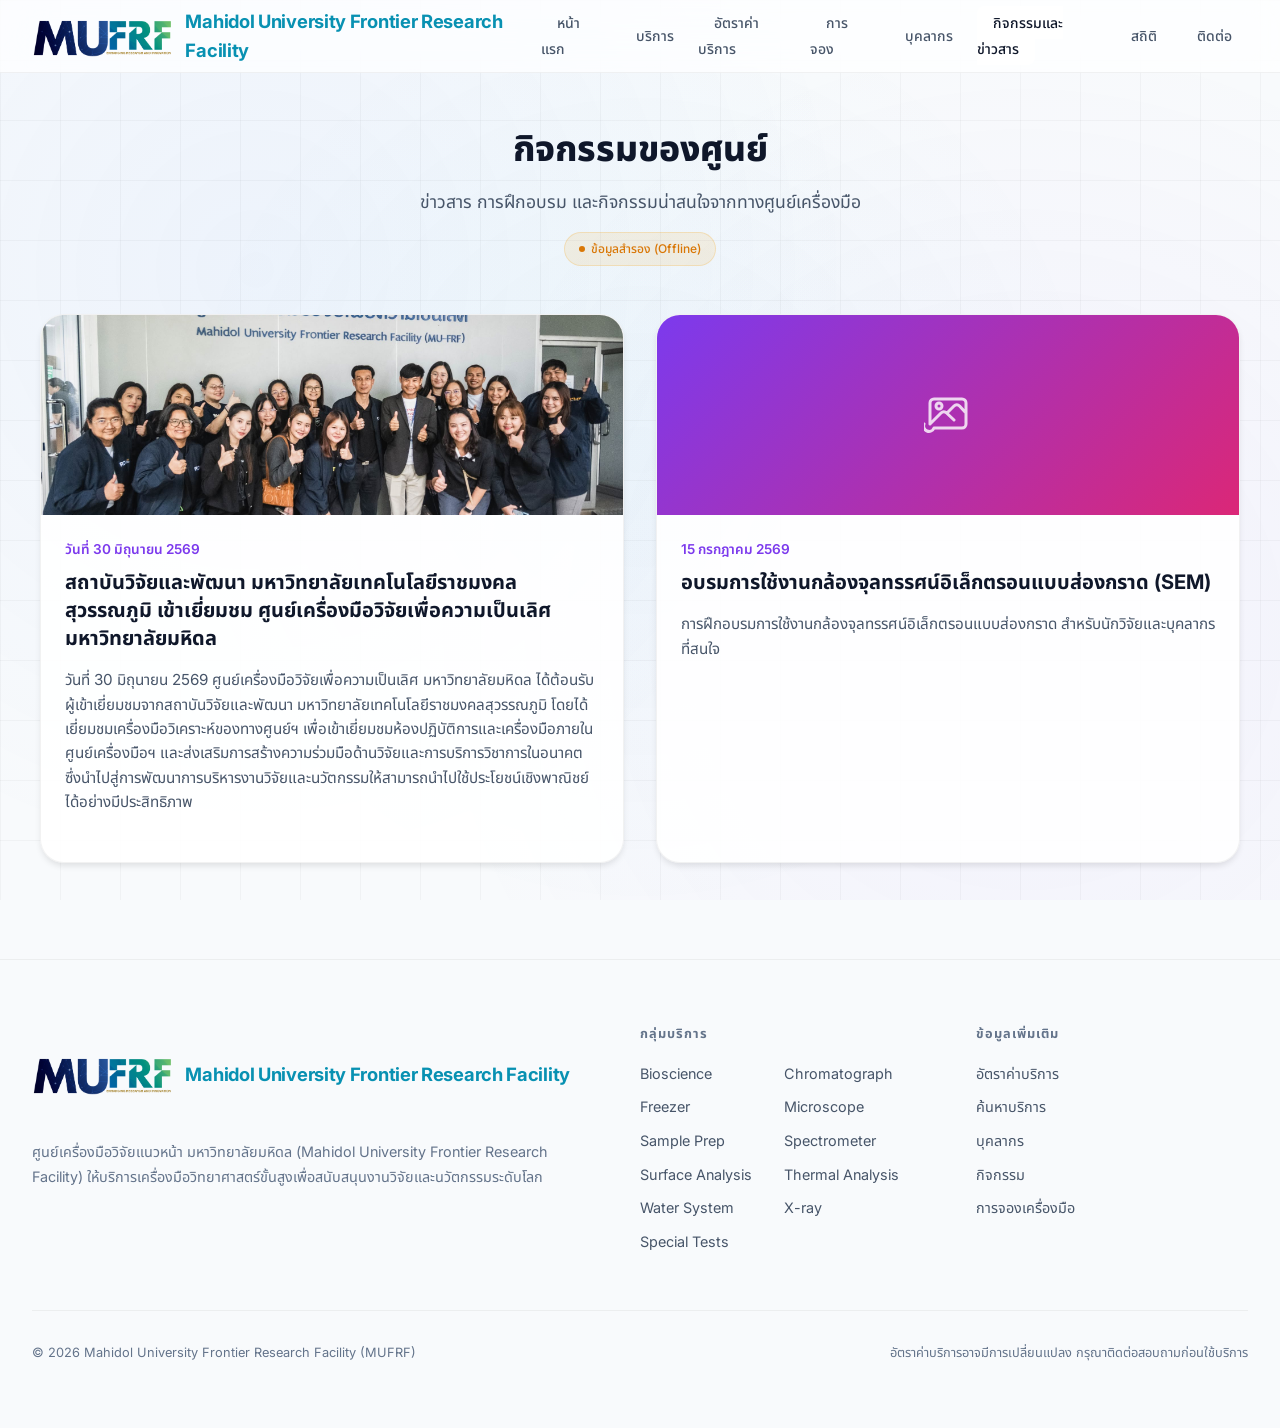
==== activities.html @ c1b280f6 "Add files via upload" ====
<!DOCTYPE html>
<html lang="th">

<head>
  <meta charset="UTF-8">
  <meta name="viewport" content="width=device-width, initial-scale=1.0">
  <title>MUFRF — Mahidol University Frontier Research Facility | Service Rates</title>
  <meta name="description"
    content="อัตราค่าบริการเครื่องมือวิทยาศาสตร์ ศูนย์เครื่องมือวิจัยแนวหน้า มหาวิทยาลัยมหิดล (MUFRF) สำหรับบุคลากรมหิดล หน่วยงานราชการ และภาคเอกชน">
  <link rel="preconnect" href="https://fonts.googleapis.com">
  <link rel="preconnect" href="https://fonts.gstatic.com" crossorigin>
  <link
    href="https://fonts.googleapis.com/css2?family=Inter:wght@300;400;500;600;700;800;900&family=Noto+Sans+Thai:wght@300;400;500;600;700;800&display=swap"
    rel="stylesheet">
  <style>
    /* ===== CSS RESET & VARIABLES ===== */
    *,
    *::before,
    *::after {
      box-sizing: border-box;
      margin: 0;
      padding: 0;
    }

    :root {
      --bg-primary: #f8fafc;
      --bg-secondary: #f1f5f9;
      --bg-card: rgba(255, 255, 255, 0.9);
      --bg-card-hover: rgba(255, 255, 255, 1);
      --glass: rgba(255, 255, 255, 0.7);
      --glass-border: rgba(0, 0, 0, 0.05);
      --glass-hover: rgba(255, 255, 255, 0.9);

      --text-primary: #0f172a;
      --text-secondary: #475569;
      --text-muted: #64748b;

      --accent-blue: #2563eb;
      --accent-cyan: #0891b2;
      --accent-purple: #7c3aed;
      --accent-pink: #db2777;
      --accent-amber: #d97706;
      --accent-emerald: #059669;
      --accent-rose: #e11d48;
      --accent-indigo: #4f46e5;
      --accent-teal: #0d9488;
      --accent-orange: #ea580c;
      --accent-lime: #65a30d;

      --gradient-hero: linear-gradient(135deg, #f0fdfa 0%, #e0e7ff 50%, #f8fafc 100%);
      --gradient-blue: linear-gradient(135deg, #2563eb, #0891b2);
      --gradient-purple: linear-gradient(135deg, #7c3aed, #db2777);

      --shadow-sm: 0 1px 2px rgba(0, 0, 0, 0.05);
      --shadow-md: 0 4px 6px -1px rgba(0, 0, 0, 0.1);
      --shadow-lg: 0 10px 15px -3px rgba(0, 0, 0, 0.1);
      --shadow-xl: 0 20px 25px -5px rgba(0, 0, 0, 0.1);
      --shadow-glow-blue: 0 0 30px rgba(37, 99, 235, 0.15);
      --shadow-glow-purple: 0 0 30px rgba(124, 58, 237, 0.15);

      --radius-sm: 8px;
      --radius-md: 12px;
      --radius-lg: 16px;
      --radius-xl: 24px;

      --font-sans: 'Inter', 'Noto Sans Thai', system-ui, sans-serif;
      --transition-fast: 0.2s cubic-bezier(0.4, 0, 0.2, 1);
      --transition-normal: 0.3s cubic-bezier(0.4, 0, 0.2, 1);
      --transition-slow: 0.5s cubic-bezier(0.4, 0, 0.2, 1);
    }

    html {
      scroll-behavior: smooth;
      font-size: 16px;
    }

    body {
      font-family: var(--font-sans);
      background: var(--bg-primary);
      color: var(--text-primary);
      line-height: 1.6;
      overflow-x: hidden;
      -webkit-font-smoothing: antialiased;
    }

    /* ===== ANIMATED BACKGROUND ===== */
    .bg-grid {
      position: fixed;
      inset: 0;
      z-index: 0;
      pointer-events: none;
      background-image:
        radial-gradient(circle at 20% 30%, rgba(59, 130, 246, 0.06) 0%, transparent 50%),
        radial-gradient(circle at 80% 70%, rgba(139, 92, 246, 0.06) 0%, transparent 50%),
        radial-gradient(circle at 50% 50%, rgba(6, 182, 212, 0.04) 0%, transparent 60%);
    }

    .bg-grid::after {
      content: '';
      position: absolute;
      inset: 0;
      background-image:
        linear-gradient(rgba(0, 0, 0, 0.03) 1px, transparent 1px),
        linear-gradient(90deg, rgba(0, 0, 0, 0.03) 1px, transparent 1px);
      background-size: 60px 60px;
    }

    /* ===== HEADER / NAVBAR ===== */
    .navbar {
      position: fixed;
      top: 0;
      left: 0;
      right: 0;
      z-index: 100;
      padding: 0 2rem;
      backdrop-filter: blur(20px) saturate(180%);
      background: rgba(255, 255, 255, 0.75);
      border-bottom: 1px solid var(--glass-border);
      transition: var(--transition-normal);
    }

    .navbar.scrolled {
      background: rgba(255, 255, 255, 0.95);
      box-shadow: var(--shadow-lg);
    }

    .navbar-inner {
      max-width: 1400px;
      margin: 0 auto;
      display: flex;
      align-items: center;
      justify-content: space-between;
      height: 72px;
    }

    .logo {
      display: flex;
      align-items: center;
      gap: 12px;
      text-decoration: none;
      color: var(--text-primary);
    }

    .logo-img {
      height: 100px;
      width: auto;
    }

    .logo-text {
      font-weight: 700;
      font-size: 1.15rem;
      letter-spacing: -0.3px;
    }

    .logo-text span {
      color: var(--accent-cyan);
    }

    .nav-links {
      display: flex;
      align-items: center;
      gap: 8px;
      list-style: none;
    }

    .nav-links a {
      color: var(--text-secondary);
      text-decoration: none;
      font-size: 0.875rem;
      font-weight: 500;
      padding: 8px 16px;
      border-radius: var(--radius-sm);
      transition: var(--transition-fast);
    }

    .nav-links a:hover,
    .nav-links a.active {
      color: var(--text-primary);
      background: var(--glass-hover);
    }

    .mobile-toggle {
      display: none;
      background: none;
      border: none;
      color: var(--text-primary);
      cursor: pointer;
      padding: 8px;
    }

    .mobile-toggle svg {
      width: 24px;
      height: 24px;
    }

    /* ===== HERO SECTION ===== */
    .hero {
      position: relative;
      min-height: 100vh;
      display: flex;
      align-items: center;
      justify-content: center;
      padding: 120px 2rem 80px;
      background: var(--gradient-hero);
      overflow: hidden;
    }

    .hero-orbs {
      position: absolute;
      inset: 0;
      pointer-events: none;
      overflow: hidden;
    }

    .hero-orb {
      position: absolute;
      border-radius: 50%;
      filter: blur(80px);
      opacity: 0.3;
      animation: orbFloat 20s ease-in-out infinite;
    }

    .hero-orb:nth-child(1) {
      width: 500px;
      height: 500px;
      background: var(--accent-blue);
      top: -10%;
      left: -5%;
      animation-delay: 0s;
    }

    .hero-orb:nth-child(2) {
      width: 400px;
      height: 400px;
      background: var(--accent-purple);
      bottom: -15%;
      right: -5%;
      animation-delay: -7s;
    }

    .hero-orb:nth-child(3) {
      width: 300px;
      height: 300px;
      background: var(--accent-cyan);
      top: 40%;
      left: 50%;
      animation-delay: -14s;
    }

    @keyframes orbFloat {

      0%,
      100% {
        transform: translate(0, 0) scale(1);
      }

      33% {
        transform: translate(30px, -40px) scale(1.05);
      }

      66% {
        transform: translate(-20px, 20px) scale(0.95);
      }
    }

    .hero-content {
      position: relative;
      z-index: 2;
      text-align: center;
      max-width: 900px;
    }

    .hero-badge {
      display: inline-flex;
      align-items: center;
      gap: 8px;
      background: rgba(59, 130, 246, 0.12);
      border: 1px solid rgba(59, 130, 246, 0.2);
      color: var(--accent-cyan);
      padding: 8px 20px;
      border-radius: 999px;
      font-size: 0.8rem;
      font-weight: 600;
      letter-spacing: 0.5px;
      text-transform: uppercase;
      margin-bottom: 2rem;
      animation: fadeInUp 0.6s ease-out;
    }

    .hero-badge::before {
      content: '';
      width: 8px;
      height: 8px;
      border-radius: 50%;
      background: var(--accent-cyan);
      animation: pulse-dot 2s ease-in-out infinite;
    }

    @keyframes pulse-dot {

      0%,
      100% {
        opacity: 1;
        transform: scale(1);
      }

      50% {
        opacity: 0.5;
        transform: scale(1.3);
      }
    }

    .hero h1 {
      font-weight: 800;
      line-height: 1.1;
      letter-spacing: -1.5px;
      margin-bottom: 1.5rem;
      animation: fadeInUp 0.6s ease-out 0.1s both;
    }

    .hero h1 .hero-title-line {
      display: block;
      white-space: nowrap;
      font-size: clamp(1.6rem, 5.2vw, 3.6rem);
    }

    .hero h1 .gradient-text {
      display: block;
      font-size: clamp(2.5rem, 6vw, 4.5rem);
      background: var(--gradient-blue);
      -webkit-background-clip: text;
      -webkit-text-fill-color: transparent;
      background-clip: text;
    }

    .hero p {
      font-size: clamp(1rem, 2vw, 1.25rem);
      color: var(--text-secondary);
      max-width: 600px;
      margin: 0 auto 2.5rem;
      line-height: 1.7;
      animation: fadeInUp 0.6s ease-out 0.2s both;
    }

    .hero-stats {
      display: flex;
      justify-content: center;
      gap: 3rem;
      animation: fadeInUp 0.6s ease-out 0.3s both;
    }

    .hero-stat {
      text-align: center;
    }

    .hero-stat-value {
      font-size: 2.5rem;
      font-weight: 800;
      background: var(--gradient-blue);
      -webkit-background-clip: text;
      -webkit-text-fill-color: transparent;
      background-clip: text;
    }

    .hero-stat-label {
      font-size: 0.8rem;
      color: var(--text-muted);
      text-transform: uppercase;
      letter-spacing: 1px;
      font-weight: 500;
    }

    .hero-cta {
      display: flex;
      gap: 1rem;
      justify-content: center;
      margin-top: 2.5rem;
      animation: fadeInUp 0.6s ease-out 0.4s both;
    }

    .btn {
      display: inline-flex;
      align-items: center;
      gap: 8px;
      padding: 14px 28px;
      border-radius: var(--radius-md);
      font-family: var(--font-sans);
      font-size: 0.95rem;
      font-weight: 600;
      text-decoration: none;
      border: none;
      cursor: pointer;
      transition: var(--transition-normal);
    }

    .btn-primary {
      background: var(--gradient-blue);
      color: #fff;
      box-shadow: 0 4px 15px rgba(59, 130, 246, 0.3);
    }

    .btn-primary:hover {
      transform: translateY(-2px);
      box-shadow: 0 8px 25px rgba(59, 130, 246, 0.4);
    }

    .btn-ghost {
      background: var(--glass);
      color: var(--text-primary);
      border: 1px solid var(--glass-border);
    }

    .btn-ghost:hover {
      background: var(--glass-hover);
      border-color: rgba(255, 255, 255, 0.15);
      transform: translateY(-2px);
    }

    @keyframes fadeInUp {
      from {
        opacity: 0;
        transform: translateY(30px);
      }

      to {
        opacity: 1;
        transform: translateY(0);
      }
    }

    /* ===== PRICING TYPE BADGES ===== */
    .pricing-legend {
      max-width: 1400px;
      margin: 0 auto 3rem;
      padding: 0 2rem;
    }

    .pricing-legend-inner {
      display: flex;
      align-items: center;
      justify-content: center;
      gap: 2rem;
      flex-wrap: wrap;
      padding: 1.25rem 2rem;
      background: var(--glass);
      border: 1px solid var(--glass-border);
      border-radius: var(--radius-lg);
      backdrop-filter: blur(10px);
    }

    .legend-item {
      display: flex;
      align-items: center;
      gap: 8px;
      font-size: 0.875rem;
      color: var(--text-secondary);
    }

    .legend-dot {
      width: 12px;
      height: 12px;
      border-radius: 50%;
    }

    .legend-dot.mahidol {
      background: var(--accent-emerald);
    }

    .legend-dot.gov {
      background: var(--accent-blue);
    }

    .legend-dot.private {
      background: var(--accent-purple);
    }

    /* ===== SECTION BASE ===== */
    .section {
      position: relative;
      z-index: 1;
      padding: 5rem 2rem;
    }

    .section-header {
      text-align: center;
      max-width: 700px;
      margin: 0 auto 3.5rem;
    }

    .section-header h2 {
      font-size: clamp(1.8rem, 4vw, 2.8rem);
      font-weight: 800;
      letter-spacing: -1px;
      margin-bottom: 1rem;
    }

    .section-header p {
      color: var(--text-secondary);
      font-size: 1.05rem;
      line-height: 1.7;
    }

    /* ===== CATEGORY NAVIGATION / FILTER ===== */
    .category-nav {
      max-width: 1400px;
      margin: 0 auto 3rem;
      padding: 0 2rem;
    }

    .category-pills {
      display: flex;
      flex-wrap: wrap;
      gap: 10px;
      justify-content: center;
    }

    .category-pill {
      display: inline-flex;
      align-items: center;
      gap: 8px;
      padding: 10px 20px;
      border-radius: 999px;
      background: var(--glass);
      border: 1px solid var(--glass-border);
      color: var(--text-secondary);
      font-size: 0.85rem;
      font-weight: 500;
      cursor: pointer;
      transition: var(--transition-normal);
      font-family: var(--font-sans);
    }

    .category-pill:hover {
      background: var(--glass-hover);
      color: var(--text-primary);
      border-color: rgba(255, 255, 255, 0.15);
      transform: translateY(-1px);
    }

    .category-pill.active {
      background: rgba(59, 130, 246, 0.15);
      border-color: rgba(59, 130, 246, 0.3);
      color: var(--accent-blue);
    }

    .category-pill .pill-icon {
      font-size: 1.1rem;
    }

    .category-pill .pill-count {
      background: rgba(255, 255, 255, 0.08);
      padding: 2px 8px;
      border-radius: 999px;
      font-size: 0.75rem;
      font-weight: 600;
    }

    .category-pill.active .pill-count {
      background: rgba(59, 130, 246, 0.2);
    }

    /* ===== SEARCH BAR ===== */
    .search-wrapper {
      max-width: 600px;
      margin: 0 auto 2rem;
      padding: 0 2rem;
    }

    .search-box {
      position: relative;
    }

    .search-box input {
      width: 100%;
      padding: 14px 20px 14px 50px;
      border-radius: var(--radius-lg);
      background: var(--glass);
      border: 1px solid var(--glass-border);
      color: var(--text-primary);
      font-family: var(--font-sans);
      font-size: 0.95rem;
      outline: none;
      transition: var(--transition-normal);
    }

    .search-box input::placeholder {
      color: var(--text-muted);
    }

    .search-box input:focus {
      border-color: rgba(59, 130, 246, 0.4);
      box-shadow: 0 0 0 3px rgba(59, 130, 246, 0.1);
      background: rgba(17, 24, 39, 0.8);
    }

    .search-box svg {
      position: absolute;
      left: 16px;
      top: 50%;
      transform: translateY(-50%);
      width: 20px;
      height: 20px;
      color: var(--text-muted);
    }

    /* ===== INSTRUMENT GROUP CARDS ===== */
    .groups-grid {
      max-width: 1400px;
      margin: 0 auto;
      padding: 0 2rem;
      display: grid;
      gap: 2rem;
    }

    .group-card {
      background: var(--bg-card);
      border: 1px solid var(--glass-border);
      border-radius: var(--radius-xl);
      overflow: hidden;
      backdrop-filter: blur(10px);
      transition: var(--transition-normal);
      animation: fadeInUp 0.5s ease-out both;
    }

    .group-card:hover {
      border-color: rgba(255, 255, 255, 0.12);
      box-shadow: var(--shadow-xl);
    }

    .group-header {
      display: flex;
      align-items: center;
      justify-content: space-between;
      padding: 1.5rem 2rem;
      cursor: pointer;
      transition: var(--transition-fast);
      user-select: none;
    }

    .group-header:hover {
      background: var(--glass-hover);
    }

    .group-header-left {
      display: flex;
      align-items: center;
      gap: 1rem;
    }

    .group-icon {
      width: 48px;
      height: 48px;
      border-radius: var(--radius-md);
      display: flex;
      align-items: center;
      justify-content: center;
      font-size: 1.5rem;
      flex-shrink: 0;
    }

    .group-title {
      font-size: 1.2rem;
      font-weight: 700;
      letter-spacing: -0.3px;
    }

    .group-subtitle {
      font-size: 0.8rem;
      color: var(--text-muted);
      margin-top: 2px;
    }

    .group-toggle {
      width: 36px;
      height: 36px;
      border-radius: 50%;
      background: var(--glass);
      border: 1px solid var(--glass-border);
      display: flex;
      align-items: center;
      justify-content: center;
      transition: var(--transition-normal);
      flex-shrink: 0;
    }

    .group-toggle svg {
      width: 18px;
      height: 18px;
      color: var(--text-muted);
      transition: var(--transition-normal);
    }

    .group-card.open .group-toggle svg {
      transform: rotate(180deg);
    }

    .group-card.open .group-toggle {
      background: rgba(59, 130, 246, 0.15);
      border-color: rgba(59, 130, 246, 0.3);
    }

    .group-card.open .group-toggle svg {
      color: var(--accent-blue);
    }

    .group-body {
      max-height: 0;
      overflow: hidden;
      transition: max-height 0.5s cubic-bezier(0.4, 0, 0.2, 1);
    }

    .group-card.open .group-body {
      max-height: 10000px;
    }

    .group-body-inner {
      padding: 0 2rem 2rem;
    }

    /* ===== INSTRUMENT TABLE ===== */
    .instrument-section {
      margin-bottom: 1.5rem;
    }

    .instrument-content {
      display: flex;
      align-items: flex-start;
      gap: 1.5rem;
    }

    .instrument-section:last-child {
      margin-bottom: 0;
    }

    .instrument-name {
      font-size: 0.95rem;
      font-weight: 600;
      color: var(--text-primary);
      padding: 10px 16px;
      background: rgba(255, 255, 255, 0.03);
      border-radius: var(--radius-sm) var(--radius-sm) 0 0;
      border-bottom: 1px solid var(--glass-border);
      display: flex;
      align-items: center;
      gap: 8px;
    }

    .instrument-name::before {
      content: '';
      width: 4px;
      height: 18px;
      border-radius: 2px;
    }

    .service-table {
      width: 100%;
      border-collapse: collapse;
      font-size: 0.85rem;
    }

    .service-table thead th {
      padding: 10px 12px;
      text-align: left;
      font-weight: 600;
      font-size: 0.75rem;
      text-transform: uppercase;
      letter-spacing: 0.8px;
      color: var(--text-muted);
      background: rgba(255, 255, 255, 0.02);
      border-bottom: 1px solid var(--glass-border);
    }

    .service-table thead th:nth-child(n+4) {
      text-align: right;
    }

    .service-table tbody tr {
      transition: var(--transition-fast);
    }

    .service-table tbody tr:hover {
      background: rgba(255, 255, 255, 0.03);
    }

    .service-table tbody td {
      padding: 10px 12px;
      border-bottom: 1px solid rgba(255, 255, 255, 0.03);
      color: var(--text-secondary);
      vertical-align: top;
    }

    .service-table tbody td:nth-child(n+4) {
      text-align: right;
      font-variant-numeric: tabular-nums;
      font-weight: 500;
    }

    .service-table .code-cell {
      font-family: 'SF Mono', 'Fira Code', monospace;
      font-size: 0.78rem;
      color: var(--text-muted);
      white-space: nowrap;
    }

    .service-table .unit-cell {
      white-space: nowrap;
      font-size: 0.78rem;
    }

    .unit-badge {
      display: inline-flex;
      align-items: center;
      padding: 3px 10px;
      border-radius: 999px;
      font-size: 0.72rem;
      font-weight: 600;
      text-transform: uppercase;
      letter-spacing: 0.5px;
      background: rgba(6, 182, 212, 0.1);
      color: var(--accent-cyan);
      border: 1px solid rgba(6, 182, 212, 0.15);
    }

    .unit-badge.unit-sample {
      background: rgba(245, 158, 11, 0.1);
      color: var(--accent-amber);
      border-color: rgba(245, 158, 11, 0.15);
    }

    .unit-badge.unit-run {
      background: rgba(236, 72, 153, 0.1);
      color: var(--accent-pink);
      border-color: rgba(236, 72, 153, 0.15);
    }

    .unit-badge.unit-day {
      background: rgba(99, 102, 241, 0.1);
      color: var(--accent-indigo);
      border-color: rgba(99, 102, 241, 0.15);
    }

    .unit-badge.unit-gallon {
      background: rgba(16, 185, 129, 0.1);
      color: var(--accent-emerald);
      border-color: rgba(16, 185, 129, 0.15);
    }

    .price-mahidol {
      color: var(--accent-emerald) !important;
    }

    .price-gov {
      color: var(--accent-blue) !important;
    }

    .price-private {
      color: var(--accent-purple) !important;
    }

    .service-table .mode-cell {
      max-width: 350px;
      line-height: 1.5;
    }

    /* ===== COLOR PALETTE FOR GROUPS ===== */
    .group-card[data-group="bioscience"] .group-icon {
      background: rgba(16, 185, 129, 0.15);
      color: var(--accent-emerald);
    }

    .group-card[data-group="bioscience"] .instrument-name::before {
      background: var(--accent-emerald);
    }

    .group-card[data-group="chromatograph"] .group-icon {
      background: rgba(59, 130, 246, 0.15);
      color: var(--accent-blue);
    }

    .group-card[data-group="chromatograph"] .instrument-name::before {
      background: var(--accent-blue);
    }

    .group-card[data-group="freezer"] .group-icon {
      background: rgba(6, 182, 212, 0.15);
      color: var(--accent-cyan);
    }

    .group-card[data-group="freezer"] .instrument-name::before {
      background: var(--accent-cyan);
    }

    .group-card[data-group="microscope"] .group-icon {
      background: rgba(139, 92, 246, 0.15);
      color: var(--accent-purple);
    }

    .group-card[data-group="microscope"] .instrument-name::before {
      background: var(--accent-purple);
    }

    .group-card[data-group="sample-prep"] .group-icon {
      background: rgba(245, 158, 11, 0.15);
      color: var(--accent-amber);
    }

    .group-card[data-group="sample-prep"] .instrument-name::before {
      background: var(--accent-amber);
    }

    .group-card[data-group="spectrometer"] .group-icon {
      background: rgba(236, 72, 153, 0.15);
      color: var(--accent-pink);
    }

    .group-card[data-group="spectrometer"] .instrument-name::before {
      background: var(--accent-pink);
    }

    .group-card[data-group="surface"] .group-icon {
      background: rgba(99, 102, 241, 0.15);
      color: var(--accent-indigo);
    }

    .group-card[data-group="surface"] .instrument-name::before {
      background: var(--accent-indigo);
    }

    .group-card[data-group="thermal"] .group-icon {
      background: rgba(244, 63, 94, 0.15);
      color: var(--accent-rose);
    }

    .group-card[data-group="thermal"] .instrument-name::before {
      background: var(--accent-rose);
    }

    .group-card[data-group="water"] .group-icon {
      background: rgba(20, 184, 166, 0.15);
      color: var(--accent-teal);
    }

    .group-card[data-group="water"] .instrument-name::before {
      background: var(--accent-teal);
    }

    .group-card[data-group="xray"] .group-icon {
      background: rgba(249, 115, 22, 0.15);
      color: var(--accent-orange);
    }

    .group-card[data-group="xray"] .instrument-name::before {
      background: var(--accent-orange);
    }

    .group-card[data-group="special"] .group-icon {
      background: rgba(132, 204, 22, 0.15);
      color: var(--accent-lime);
    }

    .group-card[data-group="special"] .instrument-name::before {
      background: var(--accent-lime);
    }

    /* ===== FOOTER ===== */
    .footer {
      position: relative;
      z-index: 1;
      border-top: 1px solid var(--glass-border);
      padding: 4rem 2rem;
      background: rgba(248, 250, 252, 0.9);
    }

    .footer-inner {
      max-width: 1400px;
      margin: 0 auto;
      display: grid;
      grid-template-columns: 2fr 1fr 1fr;
      gap: 4rem;
    }

    .footer-brand p {
      color: var(--text-muted);
      font-size: 0.9rem;
      line-height: 1.7;
      margin-top: 1rem;
    }

    .footer h4 {
      font-size: 0.8rem;
      text-transform: uppercase;
      letter-spacing: 1px;
      color: var(--text-muted);
      margin-bottom: 1rem;
    }

    .footer-links {
      list-style: none;
    }

    .footer-links li {
      margin-bottom: 8px;
    }

    .footer-links a {
      color: var(--text-secondary);
      text-decoration: none;
      font-size: 0.9rem;
      transition: var(--transition-fast);
    }

    .footer-links a:hover {
      color: var(--text-primary);
    }

    .footer-bottom {
      max-width: 1400px;
      margin: 3rem auto 0;
      padding-top: 2rem;
      border-top: 1px solid var(--glass-border);
      display: flex;
      justify-content: space-between;
      align-items: center;
      font-size: 0.8rem;
      color: var(--text-muted);
    }

    /* ===== SCROLL TO TOP ===== */
    .scroll-top {
      position: fixed;
      bottom: 2rem;
      right: 2rem;
      z-index: 90;
      width: 48px;
      height: 48px;
      border-radius: 50%;
      background: var(--gradient-blue);
      border: none;
      color: #fff;
      cursor: pointer;
      display: flex;
      align-items: center;
      justify-content: center;
      box-shadow: 0 4px 15px rgba(59, 130, 246, 0.3);
      opacity: 0;
      transform: translateY(20px);
      transition: var(--transition-normal);
      pointer-events: none;
    }

    .scroll-top.visible {
      opacity: 1;
      transform: translateY(0);
      pointer-events: all;
    }

    .scroll-top:hover {
      transform: translateY(-3px);
      box-shadow: 0 8px 25px rgba(59, 130, 246, 0.4);
    }

    .scroll-top svg {
      width: 20px;
      height: 20px;
    }

    /* ===== NO RESULTS ===== */
    .no-results {
      text-align: center;
      padding: 4rem 2rem;
      color: var(--text-muted);
      display: none;
    }

    .no-results.visible {
      display: block;
    }

    .no-results svg {
      width: 64px;
      height: 64px;
      margin-bottom: 1rem;
      opacity: 0.3;
    }

    .no-results p {
      font-size: 1.1rem;
      margin-bottom: 0.5rem;
    }

    .no-results small {
      font-size: 0.85rem;
    }

    /* ===== RESPONSIVE ===== */
    @media (max-width: 1024px) {
      .footer-inner {
        grid-template-columns: 1fr;
        gap: 2rem;
      }
    }

    @media (max-width: 768px) {
      .nav-links {
        display: none;
      }

      .mobile-toggle {
        display: block;
      }

      .nav-links.open {
        display: flex;
        flex-direction: column;
        position: absolute;
        top: 72px;
        left: 0;
        right: 0;
        background: rgba(255, 255, 255, 0.98);
        border-bottom: 1px solid var(--glass-border);
        padding: 1rem;
        backdrop-filter: blur(20px);
        box-shadow: var(--shadow-md);
      }

      .hero-stats {
        gap: 1.5rem;
      }

      .hero-stat-value {
        font-size: 1.8rem;
      }

      .hero-cta {
        flex-direction: column;
        align-items: center;
      }

      .group-header {
        padding: 1.25rem 1.25rem;
      }

      .group-body-inner {
        padding: 0 1rem 1.25rem;
      }

      .service-table {
        font-size: 0.78rem;
      }

      .service-table thead th,
      .service-table tbody td {
        padding: 8px 8px;
      }

      .category-pills {
        gap: 6px;
      }

      .category-pill {
        padding: 8px 14px;
        font-size: 0.78rem;
      }

      .pricing-legend-inner {
        gap: 1rem;
        padding: 1rem;
      }

      .footer-bottom {
        flex-direction: column;
        gap: 0.5rem;
        text-align: center;
      }

      /* horizontally scrollable table on mobile */
      .table-wrapper {
        overflow-x: auto;
        -webkit-overflow-scrolling: touch;
      }

      .service-table {
        min-width: 700px;
      }
    }

    /* ===== UTILITY ===== */
    .hidden {
      display: none !important;
    }

    /* ===== ANIMATION OBSERVER ===== */
    .animate-on-scroll {
      opacity: 0;
      transform: translateY(30px);
      transition: opacity 0.6s ease-out, transform 0.6s ease-out;
    }

    .animate-on-scroll.visible {
      opacity: 1;
      transform: translateY(0);
    }

    /* ===== BOOKING SECTION ===== */
    .booking-section {
      padding: 6rem 2rem;
      background: var(--bg-secondary);
      text-align: center;
    }

    .booking-container {
      max-width: 960px;
      margin: 0 auto;
      background: var(--bg-card);
      border: 1px solid var(--glass-border);
      border-radius: var(--radius-xl);
      padding: 4rem 2rem;
      box-shadow: var(--shadow-lg);
    }

    .booking-title {
      font-size: 2.5rem;
      font-weight: 800;
      margin-bottom: 1rem;
      background: var(--gradient-purple);
      -webkit-background-clip: text;
      background-clip: text;
      -webkit-text-fill-color: transparent;
    }

    .booking-desc {
      font-size: 1.1rem;
      color: var(--text-secondary);
      margin-bottom: 2rem;
    }

    .booking-btn {
      display: inline-flex;
      align-items: center;
      gap: 10px;
      background: var(--gradient-purple);
      color: #fff;
      padding: 0.9rem 1.8rem;
      border-radius: 999px;
      font-weight: 600;
      font-size: 1.05rem;
      text-decoration: none;
      transition: var(--transition-normal);
      box-shadow: var(--shadow-glow-purple);
      white-space: nowrap;
    }

    .booking-btn:hover {
      transform: translateY(-3px);
      box-shadow: 0 10px 25px rgba(139, 92, 246, 0.3);
    }

    /* ===== CONTACT SECTION ===== */
    .contact-section {
      padding: 6rem 2rem;
      background: var(--bg-primary);
    }

    .contact-container {
      max-width: 1200px;
      margin: 0 auto;
      display: grid;
      grid-template-columns: 1fr 1fr;
      gap: 4rem;
    }

    .contact-info h2 {
      font-size: 2.5rem;
      font-weight: 800;
      margin-bottom: 1rem;
    }

    .contact-info p {
      color: var(--text-secondary);
      margin-bottom: 2rem;
      line-height: 1.8;
    }

    .contact-details {
      display: flex;
      flex-direction: column;
      gap: 1.5rem;
    }

    .contact-item {
      display: flex;
      align-items: flex-start;
      gap: 1rem;
    }

    .contact-icon {
      width: 48px;
      height: 48px;
      border-radius: 50%;
      background: rgba(37, 99, 235, 0.1);
      color: var(--accent-blue);
      display: flex;
      align-items: center;
      justify-content: center;
      flex-shrink: 0;
    }

    .contact-icon svg {
      width: 24px;
      height: 24px;
    }

    .contact-item-text h4 {
      margin-bottom: 4px;
      font-size: 1.1rem;
    }

    .contact-item-text p {
      margin-bottom: 0;
      font-size: 0.95rem;
    }

    .contact-form {
      background: var(--bg-card);
      padding: 2.5rem;
      border-radius: var(--radius-xl);
      border: 1px solid var(--glass-border);
      box-shadow: var(--shadow-lg);
    }

    .form-group {
      margin-bottom: 1.5rem;
    }

    .form-group label {
      display: block;
      margin-bottom: 0.5rem;
      font-weight: 500;
      font-size: 0.95rem;
      color: var(--text-secondary);
    }

    .form-control {
      width: 100%;
      padding: 0.75rem 1rem;
      background: var(--bg-primary);
      border: 1px solid var(--glass-border);
      border-radius: var(--radius-md);
      color: var(--text-primary);
      font-family: inherit;
      font-size: 1rem;
      transition: var(--transition-fast);
    }

    .form-control:focus {
      outline: none;
      border-color: var(--accent-blue);
      box-shadow: 0 0 0 3px rgba(37, 99, 235, 0.1);
    }

    textarea.form-control {
      resize: vertical;
      min-height: 120px;
    }

    .btn-submit {
      width: 100%;
      padding: 1rem;
      background: var(--gradient-blue);
      color: #fff;
      border: none;
      border-radius: var(--radius-md);
      font-size: 1rem;
      font-weight: 600;
      cursor: pointer;
      transition: var(--transition-normal);
      box-shadow: var(--shadow-glow-blue);
    }

    .btn-submit:hover {
      transform: translateY(-2px);
      box-shadow: 0 8px 20px rgba(37, 99, 235, 0.3);
    }

    /* ===== PERSONNEL SECTION ===== */
    .personnel-section {
      padding: 6rem 2rem;
      background: var(--bg-secondary);
      text-align: center;
    }

    .personnel-grid {
      max-width: 1000px;
      margin: 0 auto;
      display: grid;
      grid-template-columns: repeat(auto-fit, minmax(250px, 1fr));
      gap: 2rem;
      margin-top: 3rem;
    }

    .person-card {
      background: var(--bg-card);
      border-radius: var(--radius-lg);
      padding: 2rem;
      border: 1px solid var(--glass-border);
      box-shadow: var(--shadow-md);
      transition: var(--transition-normal);
    }

    .person-card:hover {
      transform: translateY(-5px);
      box-shadow: var(--shadow-lg);
    }

    .person-avatar {
      width: 100px;
      height: 100px;
      border-radius: 50%;
      background: var(--gradient-blue);
      margin: 0 auto 1.5rem;
      display: flex;
      align-items: center;
      justify-content: center;
      color: #fff;
      font-size: 2.5rem;
      font-weight: bold;
    }

    .person-name {
      font-size: 1.25rem;
      font-weight: 700;
      margin-bottom: 0.5rem;
    }

    .person-role {
      color: var(--accent-blue);
      font-size: 0.95rem;
      font-weight: 500;
      margin-bottom: 1rem;
    }

    .person-desc {
      color: var(--text-secondary);
      font-size: 0.9rem;
      line-height: 1.5;
    }

    /* ===== ACTIVITIES SECTION ===== */
    .activities-section {
      padding: 6rem 2rem;
      background: var(--bg-primary);
    }

    .activities-header {
      text-align: center;
      margin-bottom: 3rem;
    }

    .activities-grid {
      max-width: 1200px;
      margin: 0 auto;
      display: grid;
      grid-template-columns: repeat(auto-fit, minmax(320px, 1fr));
      gap: 2rem;
    }

    .activity-card {
      background: var(--bg-card);
      border-radius: var(--radius-xl);
      overflow: hidden;
      border: 1px solid var(--glass-border);
      box-shadow: var(--shadow-md);
      transition: var(--transition-normal);
      display: flex;
      flex-direction: column;
    }

    .activity-card:hover {
      transform: translateY(-5px);
      box-shadow: var(--shadow-lg);
    }

    .activity-image {
      width: 100%;
      height: 200px;
      background: var(--gradient-purple);
      display: flex;
      align-items: center;
      justify-content: center;
      color: rgba(255, 255, 255, 0.8);
    }

    .activity-image svg {
      width: 48px;
      height: 48px;
    }

    .activity-content {
      padding: 1.5rem;
      flex-grow: 1;
      display: flex;
      flex-direction: column;
    }

    .activity-date {
      color: var(--accent-purple);
      font-size: 0.85rem;
      font-weight: 600;
      margin-bottom: 0.5rem;
      display: block;
    }

    .activity-title {
      font-size: 1.25rem;
      font-weight: 700;
      margin-bottom: 1rem;
      line-height: 1.4;
    }

    .activity-desc {
      color: var(--text-secondary);
      font-size: 0.95rem;
      margin-bottom: 1.5rem;
      flex-grow: 1;
    }

    .activity-link {
      color: var(--accent-blue);
      text-decoration: none;
      font-weight: 600;
      font-size: 0.95rem;
      display: inline-flex;
      align-items: center;
      gap: 5px;
    }

    .activity-link:hover {
      text-decoration: underline;
    }

    @media (max-width: 768px) {
      .contact-container {
        grid-template-columns: 1fr;
        gap: 3rem;
      }

      .booking-title,
      .contact-info h2 {
        font-size: 2rem;
      }
    }

    .instrument-img {
      width: 200px;
      height: 150px;
      object-fit: contain;
      flex-shrink: 0;
      border-radius: var(--radius-md);
      border: 1px solid var(--glass-border);
    }

    .instrument-img-placeholder {
      width: 200px;
      height: 150px;
      flex-shrink: 0;
    }

    .table-wrapper {
      flex: 1;
      min-width: 0;
    }

    .activity-image img {
      width: 100%;
      height: 100%;
      object-fit: cover;
    }

    .activity-card {
      transition: transform 0.2s ease, box-shadow 0.2s ease;
    }

    .activity-card:hover {
      transform: translateY(-4px);
      box-shadow: var(--shadow-lg);
    }

    /* ===== ACTIVITY MODAL POPUP ===== */
    .activity-modal-overlay {
      position: fixed;
      top: 0;
      left: 0;
      right: 0;
      bottom: 0;
      background: rgba(15, 23, 42, 0.75);
      backdrop-filter: blur(8px);
      z-index: 9999;
      display: flex;
      align-items: center;
      justify-content: center;
      padding: 1.5rem;
      opacity: 0;
      visibility: hidden;
      transition: all 0.3s ease;
    }

    .activity-modal-overlay.active {
      opacity: 1;
      visibility: visible;
    }

    .activity-modal-container {
      background: var(--bg-card, #ffffff);
      border: 1px solid var(--glass-border, rgba(0, 0, 0, 0.1));
      border-radius: var(--radius-xl, 20px);
      max-width: 820px;
      width: 100%;
      max-height: 90vh;
      overflow-y: auto;
      padding: 2.2rem;
      position: relative;
      box-shadow: 0 25px 50px -12px rgba(0, 0, 0, 0.3);
      transform: translateY(20px);
      transition: transform 0.3s ease;
    }

    .activity-modal-overlay.active .activity-modal-container {
      transform: translateY(0);
    }

    .activity-modal-close {
      position: absolute;
      top: 1rem;
      right: 1.25rem;
      background: rgba(0, 0, 0, 0.05);
      border: none;
      font-size: 1.8rem;
      width: 40px;
      height: 40px;
      border-radius: 50%;
      cursor: pointer;
      display: flex;
      align-items: center;
      justify-content: center;
      color: var(--text-primary, #0f172a);
      transition: background 0.2s;
    }

    .activity-modal-close:hover {
      background: rgba(0, 0, 0, 0.12);
    }

    .activity-modal-date {
      color: var(--accent-purple, #7c3aed);
      font-size: 0.9rem;
      font-weight: 600;
      display: block;
      margin-bottom: 0.5rem;
    }

    .activity-modal-title {
      font-size: 1.6rem;
      font-weight: 800;
      margin-bottom: 1rem;
      color: var(--text-primary, #0f172a);
      line-height: 1.3;
    }

    .activity-modal-desc {
      color: var(--text-secondary, #475569);
      font-size: 1rem;
      line-height: 1.7;
      margin-bottom: 1.5rem;
      white-space: pre-line;
    }

    .activity-modal-gallery {
      display: grid;
      grid-template-columns: repeat(auto-fit, minmax(220px, 1fr));
      gap: 1rem;
      margin-top: 1rem;
    }

    .activity-modal-gallery img {
      width: 100%;
      height: 190px;
      object-fit: cover;
      border-radius: var(--radius-lg, 12px);
      border: 1px solid var(--glass-border, rgba(0, 0, 0, 0.08));
      box-shadow: 0 4px 12px rgba(0, 0, 0, 0.06);
      transition: transform 0.2s, box-shadow 0.2s;
      cursor: pointer;
    }

    .activity-modal-gallery img:hover {
      transform: scale(1.03);
      box-shadow: 0 8px 20px rgba(0, 0, 0, 0.12);
    }

    /* ===== SINGLE ACTIVITY PAGE STYLES ===== */
    .single-activity-container {
      max-width: 900px;
      margin: 0 auto;
      padding: 0 1.5rem 3rem 1.5rem;
    }

    .btn-back-activities {
      display: inline-flex;
      align-items: center;
      gap: 8px;
      color: var(--accent-purple, #7c3aed);
      font-weight: 600;
      text-decoration: none;
      margin-bottom: 2rem;
      padding: 0.65rem 1.4rem;
      background: var(--bg-card, #ffffff);
      border: 1px solid var(--glass-border, rgba(0, 0, 0, 0.1));
      border-radius: 999px;
      box-shadow: var(--shadow-sm, 0 2px 4px rgba(0, 0, 0, 0.04));
      transition: transform 0.2s, background 0.2s, color 0.2s;
    }

    .btn-back-activities:hover {
      transform: translateX(-4px);
      background: var(--accent-purple, #7c3aed);
      color: #ffffff;
    }

    .single-activity-card {
      background: var(--bg-card, #ffffff);
      border: 1px solid var(--glass-border, rgba(0, 0, 0, 0.08));
      border-radius: var(--radius-xl, 20px);
      padding: 2.5rem;
      box-shadow: var(--shadow-lg, 0 10px 30px rgba(0, 0, 0, 0.08));
    }

    .single-activity-date {
      color: var(--accent-purple, #7c3aed);
      font-size: 0.95rem;
      font-weight: 700;
      display: block;
      margin-bottom: 0.5rem;
    }

    .single-activity-title {
      font-size: 2.2rem;
      font-weight: 800;
      color: var(--text-primary, #0f172a);
      margin-bottom: 1.5rem;
      line-height: 1.35;
    }

    .single-activity-desc {
      font-size: 1.05rem;
      color: var(--text-secondary, #475569);
      line-height: 1.8;
      margin-bottom: 2rem;
      white-space: pre-line;
    }

    .single-activity-gallery {
      display: grid;
      grid-template-columns: repeat(auto-fit, minmax(260px, 1fr));
      gap: 1.25rem;
      margin-top: 2rem;
    }

    .single-activity-gallery img {
      width: 100%;
      height: 240px;
      object-fit: cover;
      border-radius: var(--radius-lg, 12px);
      border: 1px solid var(--glass-border, rgba(0, 0, 0, 0.08));
      box-shadow: 0 4px 12px rgba(0, 0, 0, 0.06);
      transition: transform 0.25s ease, box-shadow 0.25s ease;
      cursor: pointer;
    }

    .single-activity-gallery img:hover {
      transform: scale(1.03);
      box-shadow: 0 10px 25px rgba(0, 0, 0, 0.15);
    }

    /* ===== LOADING SKELETON ===== */
    .skeleton-card {
      background: var(--bg-card);
      border-radius: var(--radius-xl);
      overflow: hidden;
      border: 1px solid var(--glass-border);
      box-shadow: var(--shadow-md);
    }

    .skeleton-image {
      width: 100%;
      height: 200px;
      background: linear-gradient(90deg, #e2e8f0 25%, #f1f5f9 50%, #e2e8f0 75%);
      background-size: 200% 100%;
      animation: shimmer 1.5s ease-in-out infinite;
    }

    .skeleton-content {
      padding: 1.5rem;
    }

    .skeleton-line {
      height: 14px;
      border-radius: 7px;
      background: linear-gradient(90deg, #e2e8f0 25%, #f1f5f9 50%, #e2e8f0 75%);
      background-size: 200% 100%;
      animation: shimmer 1.5s ease-in-out infinite;
      margin-bottom: 12px;
    }

    .skeleton-line.short {
      width: 40%;
    }

    .skeleton-line.medium {
      width: 70%;
    }

    .skeleton-line.long {
      width: 100%;
    }

    .skeleton-line.title {
      height: 20px;
      width: 85%;
      margin-bottom: 16px;
    }

    @keyframes shimmer {
      0% {
        background-position: 200% 0;
      }

      100% {
        background-position: -200% 0;
      }
    }

    /* ===== ERROR STATE ===== */
    .error-state {
      text-align: center;
      padding: 4rem 2rem;
      max-width: 500px;
      margin: 0 auto;
    }

    .error-icon {
      width: 80px;
      height: 80px;
      border-radius: 50%;
      background: rgba(239, 68, 68, 0.1);
      display: flex;
      align-items: center;
      justify-content: center;
      margin: 0 auto 1.5rem;
    }

    .error-icon svg {
      width: 36px;
      height: 36px;
      color: #ef4444;
    }

    .error-state h3 {
      font-size: 1.3rem;
      font-weight: 700;
      margin-bottom: 0.5rem;
      color: var(--text-primary);
    }

    .error-state p {
      color: var(--text-secondary);
      font-size: 0.95rem;
      margin-bottom: 1.5rem;
      line-height: 1.6;
    }

    .btn-retry {
      display: inline-flex;
      align-items: center;
      gap: 8px;
      padding: 12px 28px;
      border-radius: var(--radius-md);
      background: var(--gradient-blue);
      color: #fff;
      font-family: var(--font-sans);
      font-size: 0.9rem;
      font-weight: 600;
      border: none;
      cursor: pointer;
      transition: var(--transition-normal);
      box-shadow: 0 4px 15px rgba(59, 130, 246, 0.3);
    }

    .btn-retry:hover {
      transform: translateY(-2px);
      box-shadow: 0 8px 25px rgba(59, 130, 246, 0.4);
    }

    .btn-retry svg {
      width: 16px;
      height: 16px;
    }

    /* ===== DATA SOURCE BADGE ===== */
    .data-source-badge {
      display: inline-flex;
      align-items: center;
      gap: 6px;
      padding: 6px 14px;
      border-radius: 999px;
      font-size: 0.75rem;
      font-weight: 500;
      margin-top: 1rem;
      transition: var(--transition-fast);
    }

    .data-source-badge.live {
      background: rgba(16, 185, 129, 0.1);
      color: var(--accent-emerald);
      border: 1px solid rgba(16, 185, 129, 0.2);
    }

    .data-source-badge.fallback {
      background: rgba(245, 158, 11, 0.1);
      color: var(--accent-amber);
      border: 1px solid rgba(245, 158, 11, 0.2);
    }

    .data-source-badge .badge-dot {
      width: 6px;
      height: 6px;
      border-radius: 50%;
      background: currentColor;
    }

    .data-source-badge.live .badge-dot {
      animation: pulse-dot 2s ease-in-out infinite;
    }
  </style>
</head>

<body>
  <div class="bg-grid"></div>

  <!-- ===== NAVBAR ===== -->
  <nav class="navbar" id="navbar">
    <div class="navbar-inner">
      <a href="#" class="logo">
        <img src="images/logo.png" alt="MUFRF Logo" class="logo-img">
        <div class="logo-text"><span>Mahidol University Frontier Research Facility</span></div>
      </a>
      <ul class="nav-links" id="navLinks">
        <li><a href="index.html">หน้าแรก</a></li>
        <li><a href="index.html#services">บริการ</a></li>
        <li><a href="index.html#pricing-info">อัตราค่าบริการ</a></li>
        <li><a href="index.html#booking">การจอง</a></li>
        <li><a href="personnel.html">บุคลากร</a></li>
        <li><a href="activities.html" class="active">กิจกรรมและข่าวสาร</a></li>
        <li><a href="stats.html">สถิติ</a></li>
        <li><a href="index.html#contact">ติดต่อ</a></li>
      </ul>
      <button class="mobile-toggle" id="mobileToggle" aria-label="Toggle menu">
        <svg fill="none" viewBox="0 0 24 24" stroke="currentColor">
          <path stroke-linecap="round" stroke-linejoin="round" stroke-width="2" d="M4 6h16M4 12h16M4 18h16" />
        </svg>
      </button>
    </div>
  </nav>

  <!-- ===== ACTIVITIES SECTION ===== -->
  <section class="activities-section" id="activities" style="padding-top: 120px;">
    <div class="activities-header animate-on-scroll">
      <h2 style="font-size:2.2rem; font-weight:800; color: var(--text-primary); margin-bottom:0.75rem;">กิจกรรมของศูนย์
      </h2>
      <p style="color: var(--text-secondary); font-size:1.1rem;">ข่าวสาร การฝึกอบรม
        และกิจกรรมน่าสนใจจากทางศูนย์เครื่องมือ</p>
      <div id="dataSourceBadge"></div>
    </div>
    <!-- การ์ดกิจกรรมทั้งหมดถูกสร้างจาก Google Sheets อัตโนมัติ (ดูฟังก์ชัน fetchActivities ในส่วนสคริปต์ท้ายไฟล์) -->
    <div class="activities-grid animate-on-scroll" id="activitiesGrid"></div>
    <div id="singleActivityContainer" class="single-activity-container" style="display:none;"></div>
  </section>

  <!-- ===== ACTIVITY POPUP MODAL ===== -->
  <div id="activityModal" class="activity-modal-overlay">
    <div class="activity-modal-container">
      <button class="activity-modal-close" onclick="closeActivityModal()">&times;</button>
      <div class="activity-modal-body">
        <span class="activity-modal-date" id="modalDate"></span>
        <h2 class="activity-modal-title" id="modalTitle"></h2>
        <p class="activity-modal-desc" id="modalDesc"></p>
        <div class="activity-modal-gallery" id="modalGallery"></div>
        <div id="modalLinkContainer"></div>
      </div>
    </div>
  </div>


  <!-- ===== FOOTER ===== -->
  <footer class="footer">
    <div class="footer-inner">
      <div class="footer-brand">
        <a href="#" class="logo">
          <img src="images/logo.png" alt="MUFRF Logo" class="logo-img">
          <div class="logo-text"><span>Mahidol University Frontier Research Facility</span></div>
        </a>
        <p>
          ศูนย์เครื่องมือวิจัยแนวหน้า มหาวิทยาลัยมหิดล (Mahidol University Frontier Research Facility)
          ให้บริการเครื่องมือวิทยาศาสตร์ขั้นสูงเพื่อสนับสนุนงานวิจัยและนวัตกรรมระดับโลก
        </p>
      </div>
      <div>
        <h4>กลุ่มบริการ</h4>
        <ul class="footer-links" style="display: grid; grid-template-columns: 1fr 1fr; gap: 0 1rem;">
          <li><a href="#services">Bioscience</a></li>
          <li><a href="#services">Chromatograph</a></li>
          <li><a href="#services">Freezer</a></li>
          <li><a href="#services">Microscope</a></li>
          <li><a href="#services">Sample Prep</a></li>
          <li><a href="#services">Spectrometer</a></li>
          <li><a href="#services">Surface Analysis</a></li>
          <li><a href="#services">Thermal Analysis</a></li>
          <li><a href="#services">Water System</a></li>
          <li><a href="#services">X-ray</a></li>
          <li><a href="#services">Special Tests</a></li>
        </ul>
      </div>
      <div>
        <h4>ข้อมูลเพิ่มเติม</h4>
        <ul class="footer-links">
          <li><a href="#pricing-info">อัตราค่าบริการ</a></li>
          <li><a href="#services">ค้นหาบริการ</a></li>
          <li><a href="#personnel">บุคลากร</a></li>
          <li><a href="#activities">กิจกรรม</a></li>
          <li><a href="#booking">การจองเครื่องมือ</a></li>
        </ul>
      </div>
    </div>
    <div class="footer-bottom">
      <span>© 2026 Mahidol University Frontier Research Facility (MUFRF)</span>
      <span>อัตราค่าบริการอาจมีการเปลี่ยนแปลง กรุณาติดต่อสอบถามก่อนใช้บริการ</span>
    </div>
  </footer>

  <!-- Scroll to top -->
  <button class="scroll-top" id="scrollTop" aria-label="Scroll to top">
    <svg fill="none" viewBox="0 0 24 24" stroke="currentColor">
      <path stroke-linecap="round" stroke-linejoin="round" stroke-width="2" d="M5 15l7-7 7 7" />
    </svg>
  </button>

  <script>
    // =====================================================================
    // ===== GOOGLE SHEETS CONFIGURATION =====
    // =====================================================================
    // 📋 วิธีตั้งค่า:
    //   1) สร้าง Google Sheet ตามคู่มือ google-sheets-setup-guide.md
    //   2) Publish to the web เป็น CSV
    //   3) คัดลอก URL มาวางแทน placeholder ด้านล่าง
    //
    // ⚠️ แก้ไขบรรทัดนี้เพียงบรรทัดเดียว!
    // =====================================================================
    const GOOGLE_SHEET_CSV_URL = 'https://docs.google.com/spreadsheets/d/e/2PACX-1vTi7fz_xRHHpauPTrbt6MzopaAjO-AgaEEwi2yFMRlSgIqoHNS_fDYSpIgrAeQ6J3wg1ECY1XSYS8gM/pub?gid=704467102&single=true&output=csv';
    // ตัวอย่าง URL จริง:
    // const GOOGLE_SHEET_CSV_URL = 'https://docs.google.com/spreadsheets/d/e/2PACX-XXXXXXX/pub?output=csv';

    // =====================================================================
    // ===== FALLBACK DATA (ข้อมูลสำรอง) =====
    // =====================================================================
    // ข้อมูลนี้จะใช้แสดงเมื่อดึงข้อมูลจาก Google Sheet ไม่สำเร็จ
    // หรือเมื่อยังไม่ได้ตั้งค่า Google Sheet URL
    // =====================================================================
    const FALLBACK_ACTIVITIES = [
      {
        id: "rmutr30062026",
        date: "วันที่ 30 มิถุนายน 2569",
        title: "สถาบันวิจัยและพัฒนา มหาวิทยาลัยเทคโนโลยีราชมงคลสุวรรณภูมิ เข้าเยี่ยมชม ศูนย์เครื่องมือวิจัยเพื่อความเป็นเลิศ มหาวิทยาลัยมหิดล",
        desc: "วันที่ 30 มิถุนายน 2569 ศูนย์เครื่องมือวิจัยเพื่อความเป็นเลิศ มหาวิทยาลัยมหิดล ได้ต้อนรับผู้เข้าเยี่ยมชมจากสถาบันวิจัยและพัฒนา มหาวิทยาลัยเทคโนโลยีราชมงคลสุวรรณภูมิ โดยได้เยี่ยมชมเครื่องมือวิเคราะห์ของทางศูนย์ฯ เพื่อเข้าเยี่ยมชมห้องปฏิบัติการและเครื่องมือภายในศูนย์เครื่องมือฯ และส่งเสริมการสร้างความร่วมมือด้านวิจัยและการบริการวิชาการในอนาคต ซึ่งนำไปสู่การพัฒนาการบริหารงานวิจัยและนวัตกรรมให้สามารถนำไปใช้ประโยชน์เชิงพาณิชย์ได้อย่างมีประสิทธิภาพ",
        link: "#",
        image: "images/activities/rmutr30062026.jpg"
      },
      {
        id: "sem-training",
        date: "15 กรกฎาคม 2569",
        title: "อบรมการใช้งานกล้องจุลทรรศน์อิเล็กตรอนแบบส่องกราด (SEM)",
        desc: "การฝึกอบรมการใช้งานกล้องจุลทรรศน์อิเล็กตรอนแบบส่องกราด สำหรับนักวิจัยและบุคลากรที่สนใจ",
        link: "#",
        image: "images/activities/sem-training.jpg"
      }
    ];

    // =====================================================================
    // ===== CSV PARSER =====
    // =====================================================================
    // แปลง CSV text จาก Google Sheets ให้เป็น array ของ objects
    // รองรับ: เครื่องหมาย " ครอบ field, comma ใน field, newline ใน field
    // =====================================================================
    function parseCSV(csvText) {
      const rows = [];
      let currentRow = [];
      let currentField = '';
      let insideQuotes = false;

      for (let i = 0; i < csvText.length; i++) {
        const char = csvText[i];
        const nextChar = csvText[i + 1];

        if (insideQuotes) {
          if (char === '"' && nextChar === '"') {
            // Escaped quote
            currentField += '"';
            i++;
          } else if (char === '"') {
            // End of quoted field
            insideQuotes = false;
          } else {
            currentField += char;
          }
        } else {
          if (char === '"') {
            insideQuotes = true;
          } else if (char === ',') {
            currentRow.push(currentField.trim());
            currentField = '';
          } else if (char === '\n' || (char === '\r' && nextChar === '\n')) {
            currentRow.push(currentField.trim());
            if (currentRow.some(f => f !== '')) {
              rows.push(currentRow);
            }
            currentRow = [];
            currentField = '';
            if (char === '\r') i++; // skip \n in \r\n
          } else {
            currentField += char;
          }
        }
      }
      // Last field/row
      currentRow.push(currentField.trim());
      if (currentRow.some(f => f !== '')) {
        rows.push(currentRow);
      }

      if (rows.length < 2) return []; // ต้องมีอย่างน้อย header + 1 data row

      // แถวแรก = header, แปลงเป็น lowercase
      const headers = rows[0].map(h => h.toLowerCase().trim());
      const data = [];

      for (let r = 1; r < rows.length; r++) {
        const obj = {};
        headers.forEach((header, idx) => {
          obj[header] = rows[r][idx] || '';
        });
        // ข้ามแถวที่ไม่มี title
        if (obj.title) {
          data.push(obj);
        }
      }
      return data;
    }

    // =====================================================================
    // ===== FALLBACK ICON =====
    // =====================================================================
    const activityFallbackIcon = `<svg fill="none" viewBox="0 0 24 24" stroke="currentColor" width="48" height="48">
        <path stroke-linecap="round" stroke-linejoin="round" stroke-width="1.5" d="M3 16.5V6a2 2 0 012-2h14a2 2 0 012 2v10.5M3 16.5l5.5-5.5a2 2 0 012.8 0L15 14.5m-3.5-3.5L15 7.5a2 2 0 012.8 0L21 11m-21 5.5A2 2 0 005 18.5h14a2 2 0 002-2M7.5 9a1.5 1.5 0 100-3 1.5 1.5 0 000 3z" />
      </svg>`;

    function showActivityFallback(imgEl) {
      imgEl.parentElement.innerHTML = activityFallbackIcon;
    }

    // =====================================================================
    // ===== LOADING SKELETON =====
    // =====================================================================
    function showLoadingSkeleton() {
      const grid = document.getElementById('activitiesGrid');
      if (!grid) return;
      let html = '';
      for (let i = 0; i < 6; i++) {
        html += `
        <div class="skeleton-card">
          <div class="skeleton-image"></div>
          <div class="skeleton-content">
            <div class="skeleton-line short" style="animation-delay: ${i * 0.1}s"></div>
            <div class="skeleton-line title" style="animation-delay: ${i * 0.1 + 0.05}s"></div>
            <div class="skeleton-line long" style="animation-delay: ${i * 0.1 + 0.1}s"></div>
            <div class="skeleton-line medium" style="animation-delay: ${i * 0.1 + 0.15}s"></div>
            <div class="skeleton-line short" style="animation-delay: ${i * 0.1 + 0.2}s; margin-top: 1rem;"></div>
          </div>
        </div>`;
      }
      grid.innerHTML = html;
    }

    // =====================================================================
    // ===== ERROR STATE =====
    // =====================================================================
    function showErrorState(message) {
      const grid = document.getElementById('activitiesGrid');
      if (!grid) return;
      grid.innerHTML = `
        <div class="error-state" style="grid-column: 1 / -1;">
          <div class="error-icon">
            <svg fill="none" viewBox="0 0 24 24" stroke="currentColor">
              <path stroke-linecap="round" stroke-linejoin="round" stroke-width="2" d="M12 9v2m0 4h.01m-6.938 4h13.856c1.54 0 2.502-1.667 1.732-2.5L13.732 4c-.77-.833-1.964-.833-2.732 0L4.082 16.5c-.77.833.192 2.5 1.732 2.5z" />
            </svg>
          </div>
          <h3>ไม่สามารถโหลดข้อมูลกิจกรรมได้</h3>
          <p>${message}</p>
          <button class="btn-retry" onclick="fetchActivities()">
            <svg fill="none" viewBox="0 0 24 24" stroke="currentColor"><path stroke-linecap="round" stroke-linejoin="round" stroke-width="2" d="M4 4v5h.582m15.356 2A8.001 8.001 0 004.582 9m0 0H9m11 11v-5h-.581m0 0a8.003 8.003 0 01-15.357-2m15.357 2H15" /></svg>
            ลองใหม่อีกครั้ง
          </button>
        </div>`;
    }

    // =====================================================================
    // ===== DATA SOURCE BADGE =====
    // =====================================================================
    function showDataSourceBadge(isLive) {
      const badge = document.getElementById('dataSourceBadge');
      if (!badge) return;
      if (isLive) {
        badge.innerHTML = `<span class="data-source-badge live">
          <span class="badge-dot"></span>
          ข้อมูลจาก Google Sheets (Live)
        </span>`;
      } else {
        badge.innerHTML = `<span class="data-source-badge fallback">
          <span class="badge-dot"></span>
          ข้อมูลสำรอง (Offline)
        </span>`;
      }
    }

    // =====================================================================
    // ===== RENDER ACTIVITIES & SINGLE PAGE =====
    // =====================================================================
    let currentActivitiesData = [];

    function checkAndRender(data) {
      currentActivitiesData = data || [];
      const urlParams = new URLSearchParams(window.location.search);
      const targetId = urlParams.get('id');

      if (targetId) {
        const decodedId = decodeURIComponent(targetId).toLowerCase().trim();
        const found = data.find(a =>
          (a.id && a.id.toLowerCase().trim() === decodedId) ||
          (a.title && a.title.toLowerCase().trim() === decodedId) ||
          (a.id && encodeURIComponent(a.id) === targetId) ||
          (a.title && encodeURIComponent(a.title) === targetId)
        );
        if (found) {
          renderSingleActivity(found);
          return;
        }
      }
      renderActivities(data);
    }

    function renderActivities(data) {
      const header = document.querySelector('.activities-header');
      const grid = document.getElementById('activitiesGrid');
      const singleContainer = document.getElementById('singleActivityContainer');

      if (header) header.style.display = 'block';
      if (grid) grid.style.display = 'grid';
      if (singleContainer) singleContainer.style.display = 'none';

      if (!grid) return;

      if (!data || data.length === 0) {
        showErrorState('ไม่พบข้อมูลกิจกรรม');
        return;
      }

      let html = '';
      const displayData = (data || []).slice(0, 6);
      displayData.forEach((a) => {
        const images = getImagesList(a.image);
        const firstImgSrc = images[0] || '';

        const imageInner = firstImgSrc
          ? `<img src="${escapeHtml(firstImgSrc)}" alt="${escapeHtml(a.title)}" loading="lazy" onerror="showActivityFallback(this)">`
          : activityFallbackIcon;

        const targetUrl = `activities.html?id=${encodeURIComponent(a.id || a.title)}`;

        html += `
        <a href="${escapeHtml(targetUrl)}" class="activity-card" style="text-decoration: none; color: inherit;">
          <div class="activity-image">${imageInner}</div>
          <div class="activity-content">
            <span class="activity-date">${escapeHtml(a.date || '')}</span>
            <h3 class="activity-title">${escapeHtml(a.title || '')}</h3>
            <p class="activity-desc">${escapeHtml(a.desc || '')}</p>
          </div>
        </a>`;
      });
      grid.innerHTML = html;
    }

    function renderSingleActivity(item) {
      const header = document.querySelector('.activities-header');
      const grid = document.getElementById('activitiesGrid');
      const singleContainer = document.getElementById('singleActivityContainer');

      if (header) header.style.display = 'none';
      if (grid) grid.style.display = 'none';
      if (singleContainer) singleContainer.style.display = 'block';

      const images = getImagesList(item.image);
      let galleryHtml = '';
      if (images.length > 0) {
        galleryHtml = images.map((imgUrl, i) => `
          <img src="${escapeHtml(imgUrl)}" alt="${escapeHtml(item.title)} - รูปที่ ${i + 1}" loading="lazy" onclick="window.open('${escapeHtml(imgUrl)}', '_blank')" title="คลิกเพื่อดูรูปภาพขนาดเต็ม">
        `).join('');
      }

      let linkHtml = '';
      if (item.link && item.link !== '#') {
        linkHtml = `
          <div style="margin-top: 2rem;">
            <a href="${escapeHtml(item.link)}" target="_blank" rel="noopener" class="activity-link" style="display: inline-flex; font-size: 1.05rem;">
              อ่านรายละเอียดเพิ่มเติมที่ลิงก์ภายนอก &rarr;
            </a>
          </div>
        `;
      }

      singleContainer.innerHTML = `
        <a href="activities.html" class="btn-back-activities">
          <svg width="20" height="20" fill="none" viewBox="0 0 24 24" stroke="currentColor">
            <path stroke-linecap="round" stroke-linejoin="round" stroke-width="2" d="M10 19l-7-7m0 0l7-7m-7 7h18" />
          </svg>
          ย้อนกลับไปหน้ากิจกรรมทั้งหมด
        </a>

        <div class="single-activity-card">
          <span class="single-activity-date">${escapeHtml(item.date || '')}</span>
          <h1 class="single-activity-title">${escapeHtml(item.title || '')}</h1>
          <p class="single-activity-desc">${escapeHtml(item.desc || '')}</p>

          ${galleryHtml ? `
            <div style="margin-top: 2rem; border-top: 1px solid var(--glass-border); padding-top: 1.5rem;">
              <h3 style="font-size: 1.2rem; font-weight: 700; margin-bottom: 1rem; color: var(--text-primary);">📷 ภาพกิจกรรม</h3>
              <div class="single-activity-gallery">${galleryHtml}</div>
            </div>
          ` : ''}

          ${linkHtml}
        </div>
      `;

      window.scrollTo({ top: 0, behavior: 'smooth' });
    }

    function openActivityModal(index) {
      const a = currentActivitiesData[index];
      if (!a) return;

      document.getElementById('modalDate').textContent = a.date || '';
      document.getElementById('modalTitle').textContent = a.title || '';
      document.getElementById('modalDesc').textContent = a.desc || '';

      const images = getImagesList(a.image);
      const galleryEl = document.getElementById('modalGallery');

      if (images.length > 0) {
        galleryEl.innerHTML = images.map((imgUrl, i) => `
          <img src="${escapeHtml(imgUrl)}" alt="${escapeHtml(a.title)} - รูปที่ ${i + 1}" loading="lazy" onclick="window.open('${escapeHtml(imgUrl)}', '_blank')" title="คลิกเพื่อดูรูปภาพขนาดเต็ม">
        `).join('');
      } else {
        galleryEl.innerHTML = '';
      }

      const linkEl = document.getElementById('modalLinkContainer');
      if (a.link && a.link !== '#') {
        linkEl.innerHTML = `<a href="${escapeHtml(a.link)}" target="_blank" rel="noopener" class="activity-link" style="margin-top: 1.5rem; display: inline-flex;">อ่านรายละเอียดเพิ่มเติม &rarr;</a>`;
      } else {
        linkEl.innerHTML = '';
      }

      document.getElementById('activityModal').classList.add('active');
      document.body.style.overflow = 'hidden';
    }

    function closeActivityModal() {
      document.getElementById('activityModal').classList.remove('active');
      document.body.style.overflow = '';
    }

    document.addEventListener('click', (e) => {
      const modal = document.getElementById('activityModal');
      if (e.target === modal) {
        closeActivityModal();
      }
    });

    function getImagesList(imageStr) {
      if (!imageStr) return [];
      return imageStr
        .split(',')
        .map(s => s.trim())
        .filter(Boolean)
        .map(url => convertGoogleDriveUrl(url));
    }

    // =====================================================================
    // ===== UTILITY FUNCTIONS =====
    // =====================================================================
    // ป้องกัน XSS — escape HTML entities ก่อนแทรกลงใน DOM
    function escapeHtml(str) {
      const div = document.createElement('div');
      div.textContent = str;
      return div.innerHTML;
    }

    // แปลง Google Drive sharing URL ให้เป็น direct image URL
    // เช่น https://drive.google.com/file/d/FILE_ID/view?usp=sharing
    //   → https://lh3.googleusercontent.com/d/FILE_ID
    function convertGoogleDriveUrl(url) {
      // Pattern 1: /file/d/FILE_ID/...
      const match1 = url.match(/\/file\/d\/([a-zA-Z0-9_-]+)/);
      if (match1) {
        return `https://lh3.googleusercontent.com/d/${match1[1]}`;
      }
      // Pattern 2: ?id=FILE_ID
      const match2 = url.match(/[?&]id=([a-zA-Z0-9_-]+)/);
      if (match2) {
        return `https://lh3.googleusercontent.com/d/${match2[1]}`;
      }
      // ไม่ใช่ Google Drive URL → ส่งกลับเหมือนเดิม
      return url;
    }

    // =====================================================================
    // ===== FETCH FROM GOOGLE SHEETS =====
    // =====================================================================
    async function fetchActivities() {
      const grid = document.getElementById('activitiesGrid');

      // ถ้ายังไม่ได้ตั้งค่า URL → ใช้ fallback data ทันที
      if (!GOOGLE_SHEET_CSV_URL || GOOGLE_SHEET_CSV_URL === 'YOUR_GOOGLE_SHEET_CSV_URL_HERE') {
        console.info('[MUFRF Activities] Google Sheet URL ยังไม่ได้ตั้งค่า → ใช้ข้อมูลสำรอง');
        checkAndRender(FALLBACK_ACTIVITIES);
        showDataSourceBadge(false);
        return;
      }

      // แสดง loading skeleton
      showLoadingSkeleton();

      try {
        const response = await fetch(GOOGLE_SHEET_CSV_URL, {
          signal: AbortSignal.timeout(15000) // timeout 15 วินาที
        });

        if (!response.ok) {
          throw new Error(`HTTP ${response.status}: ${response.statusText}`);
        }

        const csvText = await response.text();
        const data = parseCSV(csvText);

        if (data.length === 0) {
          console.warn('[MUFRF Activities] Google Sheet ว่างเปล่าหรือรูปแบบไม่ถูกต้อง → ใช้ข้อมูลสำรอง');
          checkAndRender(FALLBACK_ACTIVITIES);
          showDataSourceBadge(false);
          return;
        }

        console.info(`[MUFRF Activities] โหลดข้อมูลจาก Google Sheet สำเร็จ: ${data.length} กิจกรรม`);
        checkAndRender(data);
        showDataSourceBadge(true);

      } catch (error) {
        console.error('[MUFRF Activities] โหลดข้อมูลล้มเหลว:', error.message);

        // Fallback → แสดงข้อมูลสำรองแทนที่จะแสดงหน้าว่าง
        console.info('[MUFRF Activities] ใช้ข้อมูลสำรองแทน');
        checkAndRender(FALLBACK_ACTIVITIES);
        showDataSourceBadge(false);
      }
    }

    // =====================================================================
    // ===== INITIALIZE =====
    // =====================================================================
    // เรียก fetch เมื่อหน้าเว็บโหลดเสร็จ
    fetchActivities();

    // Navbar scroll
    const navbar = document.getElementById('navbar');
    window.addEventListener('scroll', () => {
      navbar.classList.toggle('scrolled', window.scrollY > 50);
      document.getElementById('scrollTop').classList.toggle('visible', window.scrollY > 400);
    });

    // Scroll to top
    document.getElementById('scrollTop').addEventListener('click', () => {
      window.scrollTo({ top: 0, behavior: 'smooth' });
    });

    // Mobile toggle
    document.getElementById('mobileToggle').addEventListener('click', () => {
      document.getElementById('navLinks').classList.toggle('open');
    });

    // Active nav link
    document.querySelectorAll('.nav-links a').forEach(link => {
      link.addEventListener('click', () => {
        document.querySelectorAll('.nav-links a').forEach(l => l.classList.remove('active'));
        link.classList.add('active');
        document.getElementById('navLinks').classList.remove('open');
      });
    });

    // Intersection observer for animations
    const observer = new IntersectionObserver(entries => {
      entries.forEach(entry => {
        if (entry.isIntersecting) {
          entry.target.classList.add('visible');
        }
      });
    }, { threshold: 0.1, rootMargin: '0px 0px -50px 0px' });
    document.querySelectorAll('.animate-on-scroll').forEach(el => observer.observe(el));
  </script>
</body>

</html>
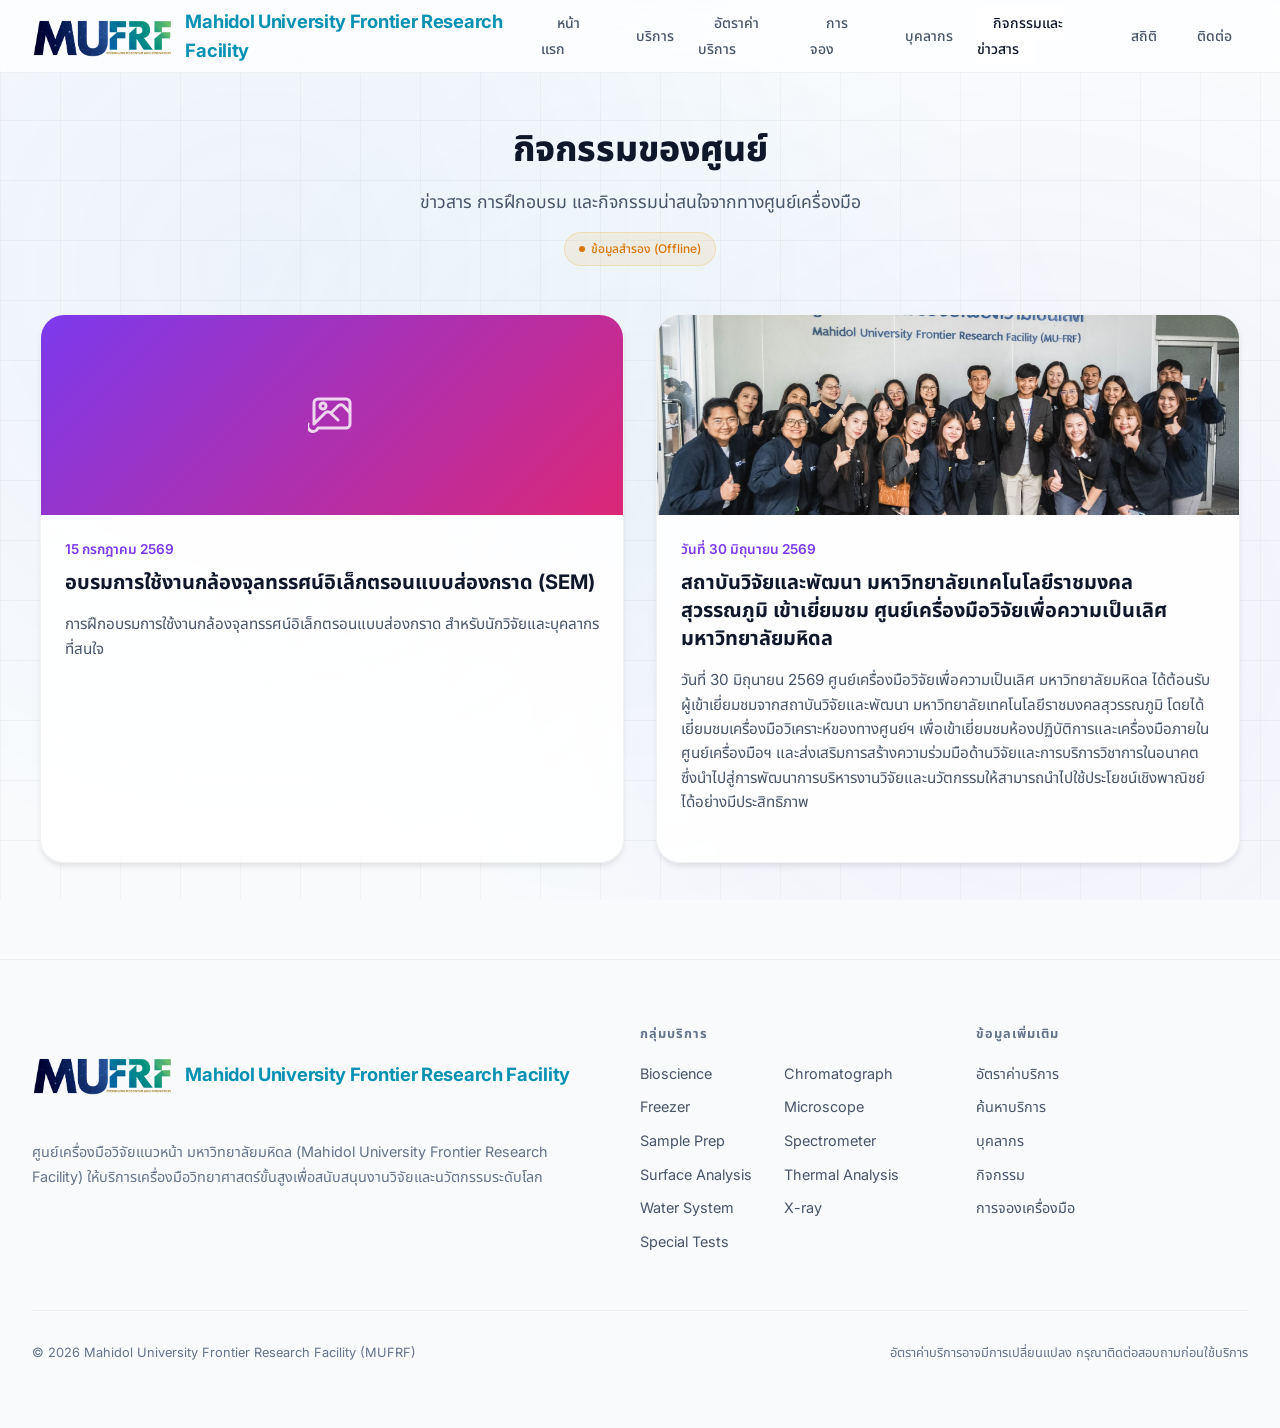
==== commit c2ea63d2: "Add files via upload" ====
--- a/activities.html
+++ b/activities.html
@@ -2282,7 +2282,8 @@
       }
 
       let html = '';
-      const displayData = (data || []).slice(0, 6);
+      // Reverse activities array so bottom-most (latest) items in Google Sheets appear first
+      const displayData = [...(data || [])].reverse();
       displayData.forEach((a) => {
         const images = getImagesList(a.image);
         const firstImgSrc = images[0] || '';
@@ -2443,23 +2444,46 @@
     // =====================================================================
     // ===== FETCH FROM GOOGLE SHEETS =====
     // =====================================================================
+    const CACHE_KEY = 'mufrf_activities_cache';
+
     async function fetchActivities() {
-      const grid = document.getElementById('activitiesGrid');
+      let hasRenderedCache = false;
+
+      // 1. อ่านจาก localStorage ก่อนเพื่อแสดงผลทันที (Instant load แบบหน้าสถิติ)
+      try {
+        const cachedRaw = localStorage.getItem(CACHE_KEY);
+        if (cachedRaw) {
+          const { data } = JSON.parse(cachedRaw);
+          if (data && data.length > 0) {
+            console.info('[MUFRF Activities] โหลดข้อมูลจาก Cache ทันที');
+            checkAndRender(data);
+            showDataSourceBadge(true);
+            hasRenderedCache = true;
+          }
+        }
+      } catch (e) {
+        console.warn('[MUFRF Activities] อ่าน cache ล้มเหลว:', e);
+      }
 
       // ถ้ายังไม่ได้ตั้งค่า URL → ใช้ fallback data ทันที
       if (!GOOGLE_SHEET_CSV_URL || GOOGLE_SHEET_CSV_URL === 'YOUR_GOOGLE_SHEET_CSV_URL_HERE') {
-        console.info('[MUFRF Activities] Google Sheet URL ยังไม่ได้ตั้งค่า → ใช้ข้อมูลสำรอง');
-        checkAndRender(FALLBACK_ACTIVITIES);
-        showDataSourceBadge(false);
+        if (!hasRenderedCache) {
+          console.info('[MUFRF Activities] Google Sheet URL ยังไม่ได้ตั้งค่า → ใช้ข้อมูลสำรอง');
+          checkAndRender(FALLBACK_ACTIVITIES);
+          showDataSourceBadge(false);
+        }
         return;
       }
 
-      // แสดง loading skeleton
-      showLoadingSkeleton();
-
+      // ถ้ายังไม่มี cache แสดง loading skeleton
+      if (!hasRenderedCache) {
+        showLoadingSkeleton();
+      }
+
+      // 2. Fetch ข้อมูลใหม่จาก Google Sheets
       try {
         const response = await fetch(GOOGLE_SHEET_CSV_URL, {
-          signal: AbortSignal.timeout(15000) // timeout 15 วินาที
+          signal: AbortSignal.timeout(15000)
         });
 
         if (!response.ok) {
@@ -2467,26 +2491,33 @@
         }
 
         const csvText = await response.text();
-        const data = parseCSV(csvText);
-
-        if (data.length === 0) {
-          console.warn('[MUFRF Activities] Google Sheet ว่างเปล่าหรือรูปแบบไม่ถูกต้อง → ใช้ข้อมูลสำรอง');
+        const freshData = parseCSV(csvText);
+
+        if (freshData.length > 0) {
+          // บันทึกลง localStorage
+          try {
+            localStorage.setItem(CACHE_KEY, JSON.stringify({
+              timestamp: Date.now(),
+              data: freshData
+            }));
+          } catch (e) {}
+
+          console.info(`[MUFRF Activities] โหลดข้อมูลจาก Google Sheet สำเร็จ: ${freshData.length} กิจกรรม`);
+          checkAndRender(freshData);
+          showDataSourceBadge(true);
+        } else if (!hasRenderedCache) {
+          console.warn('[MUFRF Activities] Google Sheet ว่างเปล่า → ใช้ข้อมูลสำรอง');
           checkAndRender(FALLBACK_ACTIVITIES);
           showDataSourceBadge(false);
-          return;
         }
-
-        console.info(`[MUFRF Activities] โหลดข้อมูลจาก Google Sheet สำเร็จ: ${data.length} กิจกรรม`);
-        checkAndRender(data);
-        showDataSourceBadge(true);
 
       } catch (error) {
         console.error('[MUFRF Activities] โหลดข้อมูลล้มเหลว:', error.message);
-
-        // Fallback → แสดงข้อมูลสำรองแทนที่จะแสดงหน้าว่าง
-        console.info('[MUFRF Activities] ใช้ข้อมูลสำรองแทน');
-        checkAndRender(FALLBACK_ACTIVITIES);
-        showDataSourceBadge(false);
+        if (!hasRenderedCache) {
+          console.info('[MUFRF Activities] ใช้ข้อมูลสำรองแทน');
+          checkAndRender(FALLBACK_ACTIVITIES);
+          showDataSourceBadge(false);
+        }
       }
     }
 
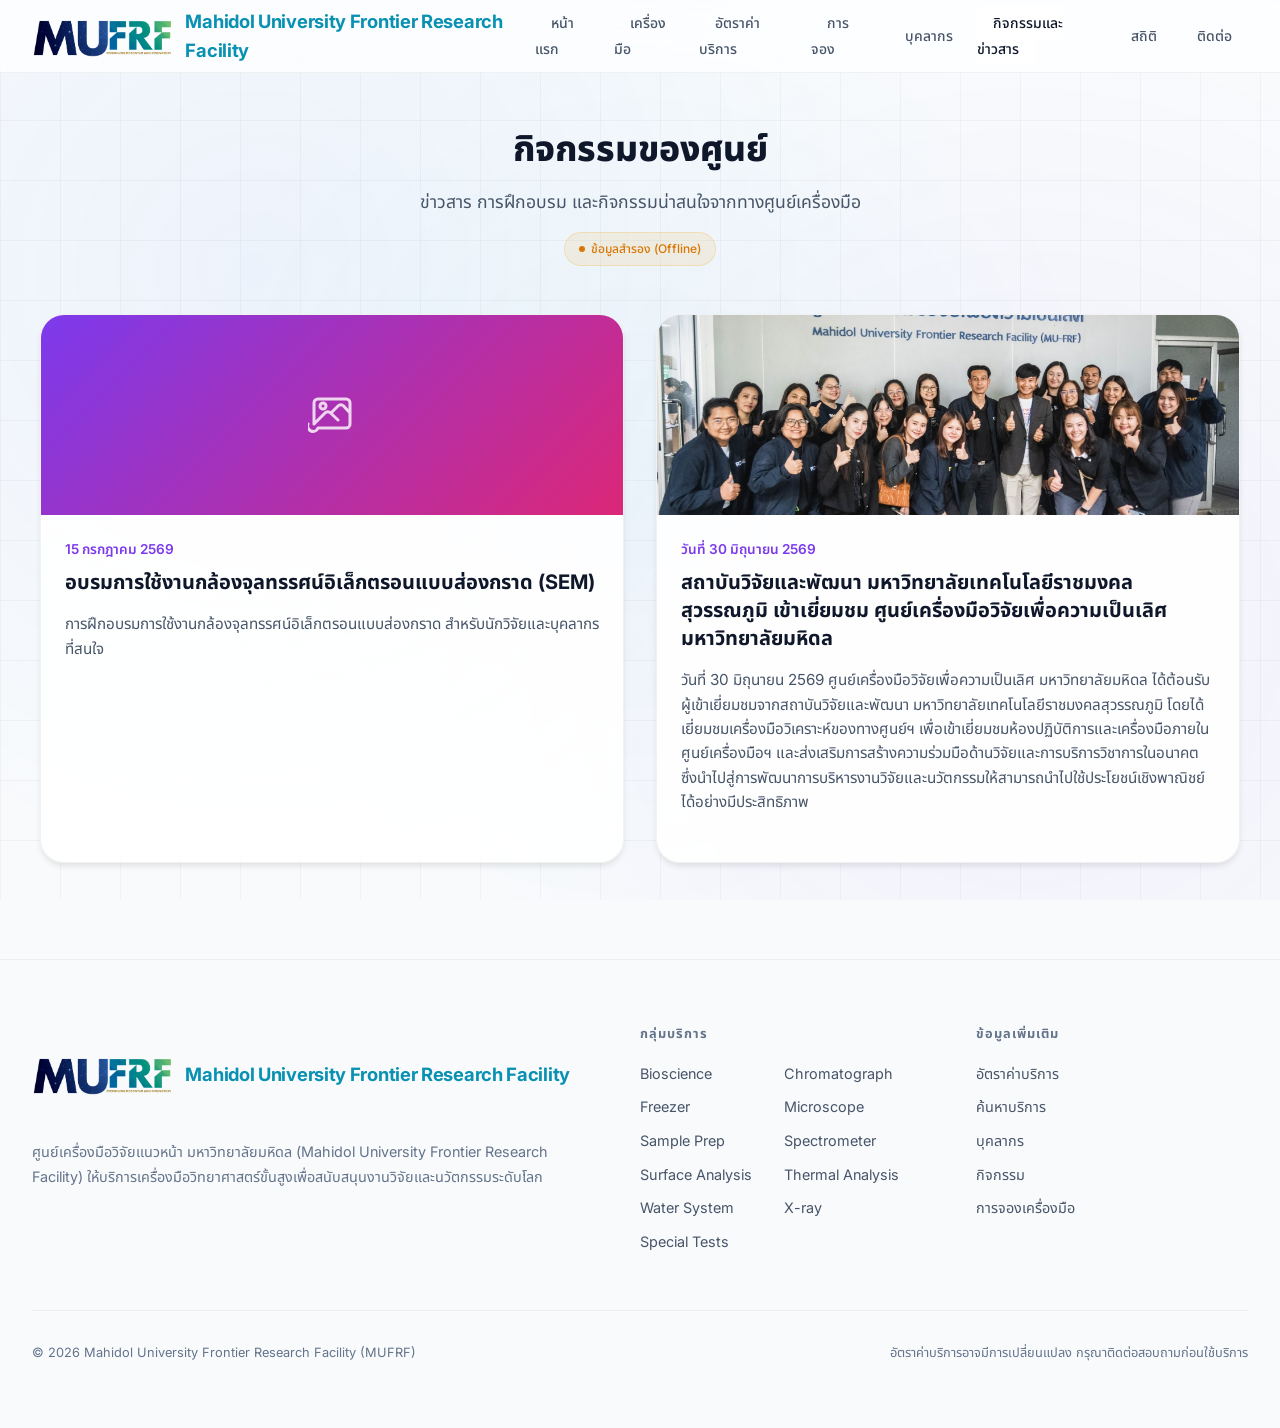
==== commit 32235507: "Add files via upload" ====
--- a/activities.html
+++ b/activities.html
@@ -1,4 +1,4 @@
-<!DOCTYPE html>
+﻿<!DOCTYPE html>
 <html lang="th">
 
 <head>
@@ -1955,7 +1955,7 @@
       </a>
       <ul class="nav-links" id="navLinks">
         <li><a href="index.html">หน้าแรก</a></li>
-        <li><a href="index.html#services">บริการ</a></li>
+        <li><a href="index.html#services">เครื่องมือ</a></li>
         <li><a href="index.html#pricing-info">อัตราค่าบริการ</a></li>
         <li><a href="index.html#booking">การจอง</a></li>
         <li><a href="personnel.html">บุคลากร</a></li>
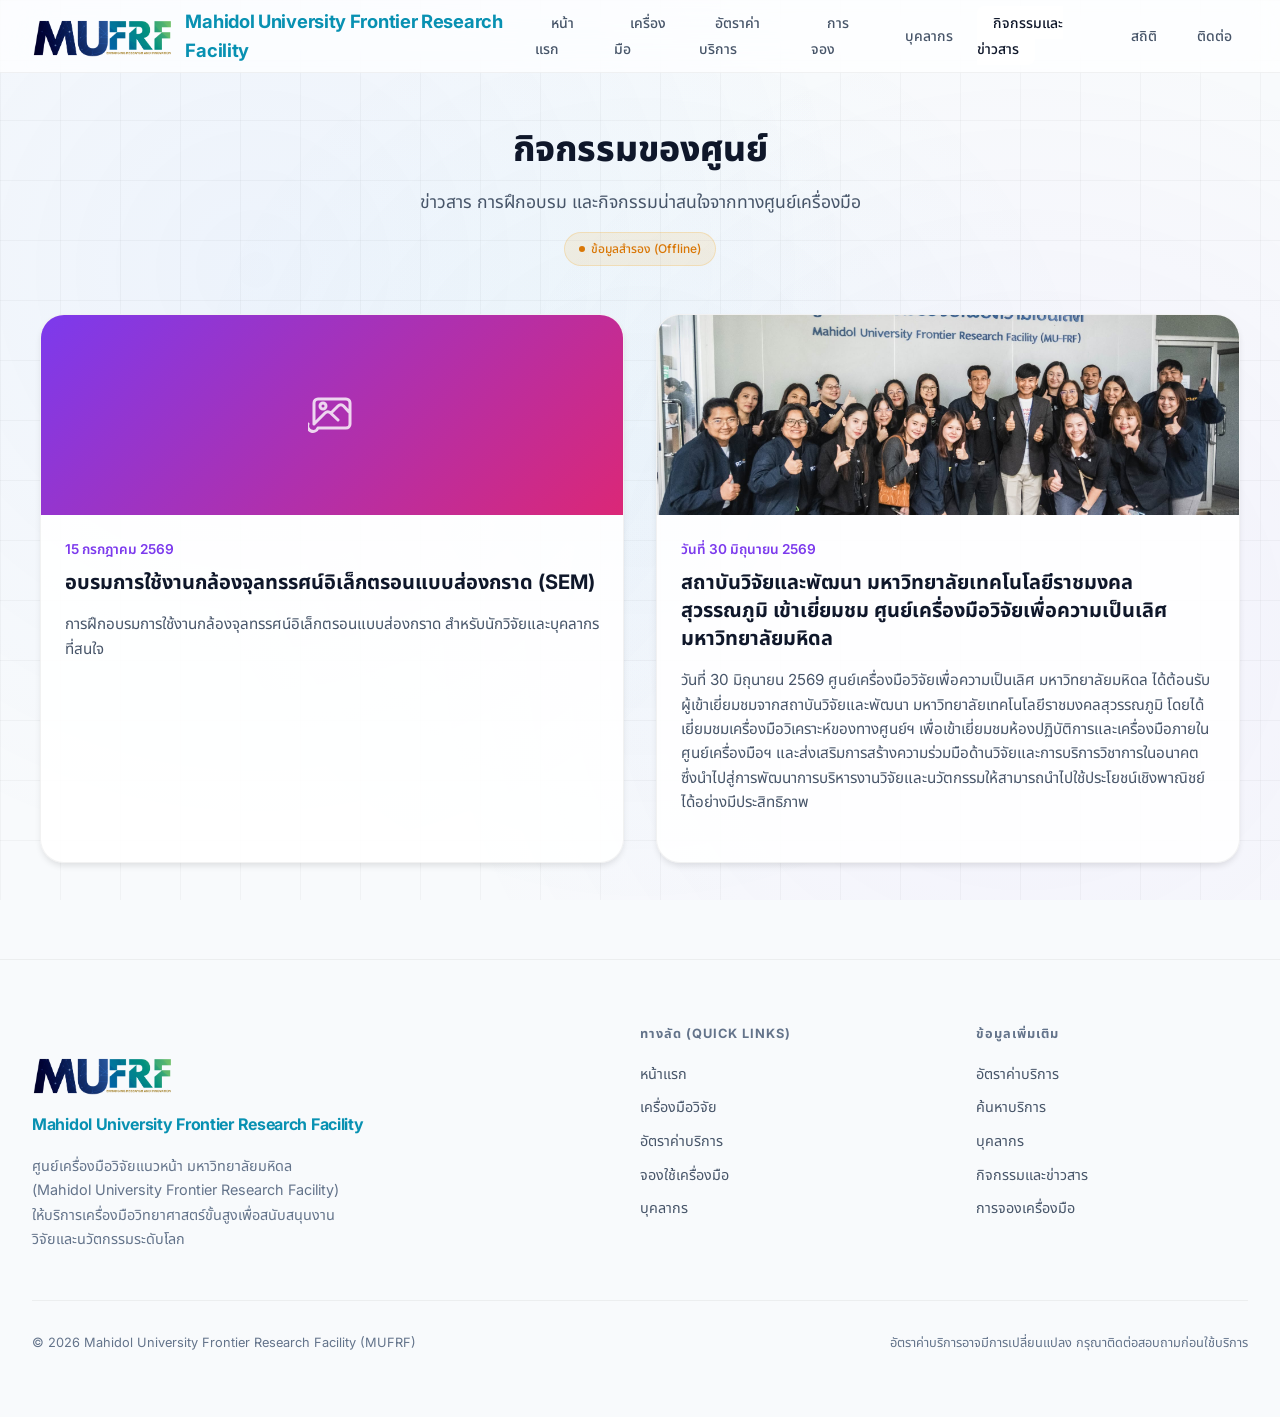
==== commit abfd441c: "Add files via upload" ====
--- a/activities.html
+++ b/activities.html
@@ -1,4 +1,4 @@
-﻿<!DOCTYPE html>
+<!DOCTYPE html>
 <html lang="th">
 
 <head>
@@ -984,6 +984,18 @@
       font-size: 0.9rem;
       line-height: 1.7;
       margin-top: 1rem;
+      max-width: 310px;
+    }
+
+    .footer-brand .logo {
+      flex-direction: column;
+      align-items: flex-start;
+      gap: 0;
+    }
+
+    .footer-brand .logo .logo-text {
+      font-size: 1rem;
+      margin-top: -12px;
     }
 
     .footer h4 {
@@ -1941,6 +1953,7 @@
       animation: pulse-dot 2s ease-in-out infinite;
     }
   </style>
+  <link rel="icon" type="image/png" href="images/logo.png">
 </head>
 
 <body>
@@ -2014,29 +2027,23 @@
         </p>
       </div>
       <div>
-        <h4>กลุ่มบริการ</h4>
-        <ul class="footer-links" style="display: grid; grid-template-columns: 1fr 1fr; gap: 0 1rem;">
-          <li><a href="#services">Bioscience</a></li>
-          <li><a href="#services">Chromatograph</a></li>
-          <li><a href="#services">Freezer</a></li>
-          <li><a href="#services">Microscope</a></li>
-          <li><a href="#services">Sample Prep</a></li>
-          <li><a href="#services">Spectrometer</a></li>
-          <li><a href="#services">Surface Analysis</a></li>
-          <li><a href="#services">Thermal Analysis</a></li>
-          <li><a href="#services">Water System</a></li>
-          <li><a href="#services">X-ray</a></li>
-          <li><a href="#services">Special Tests</a></li>
+        <h4>ทางลัด (Quick Links)</h4>
+        <ul class="footer-links">
+          <li><a href="index.html">หน้าแรก</a></li>
+          <li><a href="services.html">เครื่องมือวิจัย</a></li>
+          <li><a href="pricing.html">อัตราค่าบริการ</a></li>
+          <li><a href="index.html#booking">จองใช้เครื่องมือ</a></li>
+          <li><a href="personnel.html">บุคลากร</a></li>
         </ul>
       </div>
       <div>
         <h4>ข้อมูลเพิ่มเติม</h4>
         <ul class="footer-links">
-          <li><a href="#pricing-info">อัตราค่าบริการ</a></li>
-          <li><a href="#services">ค้นหาบริการ</a></li>
-          <li><a href="#personnel">บุคลากร</a></li>
-          <li><a href="#activities">กิจกรรม</a></li>
-          <li><a href="#booking">การจองเครื่องมือ</a></li>
+          <li><a href="pricing.html">อัตราค่าบริการ</a></li>
+          <li><a href="services.html">ค้นหาบริการ</a></li>
+          <li><a href="personnel.html">บุคลากร</a></li>
+          <li><a href="activities.html">กิจกรรมและข่าวสาร</a></li>
+          <li><a href="index.html#booking">การจองเครื่องมือ</a></li>
         </ul>
       </div>
     </div>
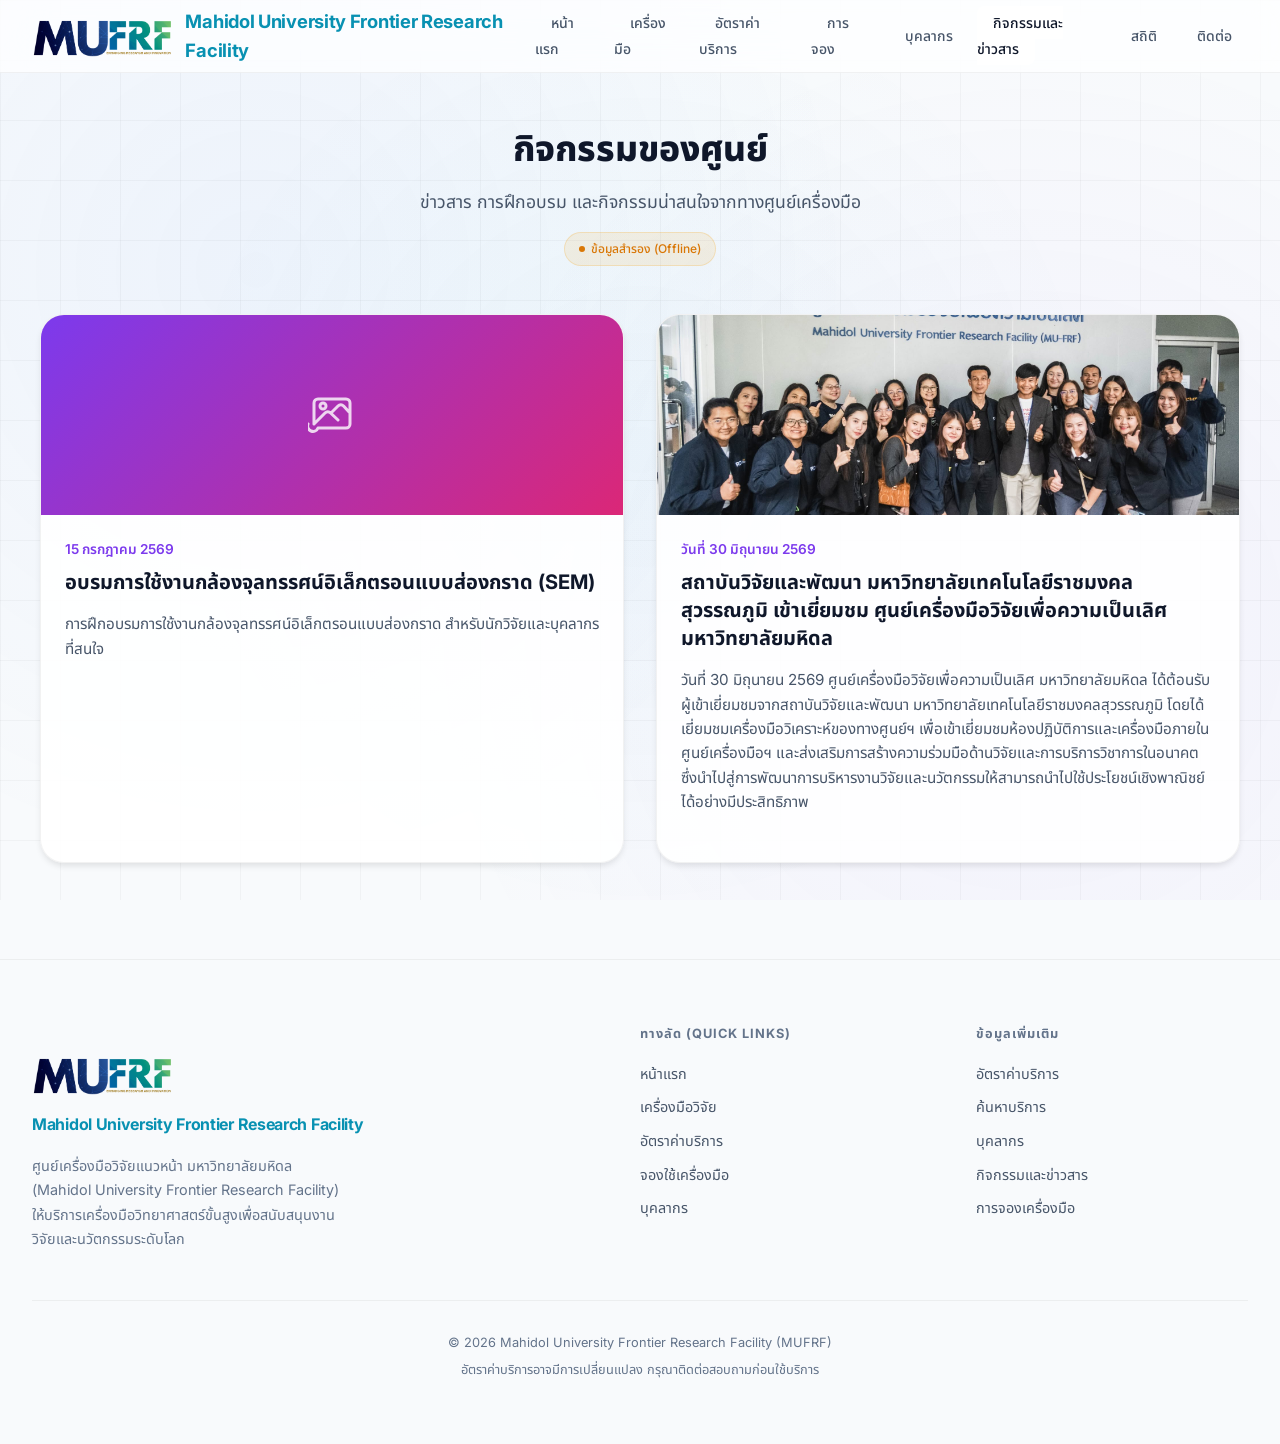
==== commit 0ab1bd61: "Add files via upload" ====
--- a/activities.html
+++ b/activities.html
@@ -1031,8 +1031,11 @@
       padding-top: 2rem;
       border-top: 1px solid var(--glass-border);
       display: flex;
-      justify-content: space-between;
-      align-items: center;
+      flex-direction: column;
+      justify-content: center;
+      align-items: center;
+      text-align: center;
+      gap: 0.4rem;
       font-size: 0.8rem;
       color: var(--text-muted);
     }
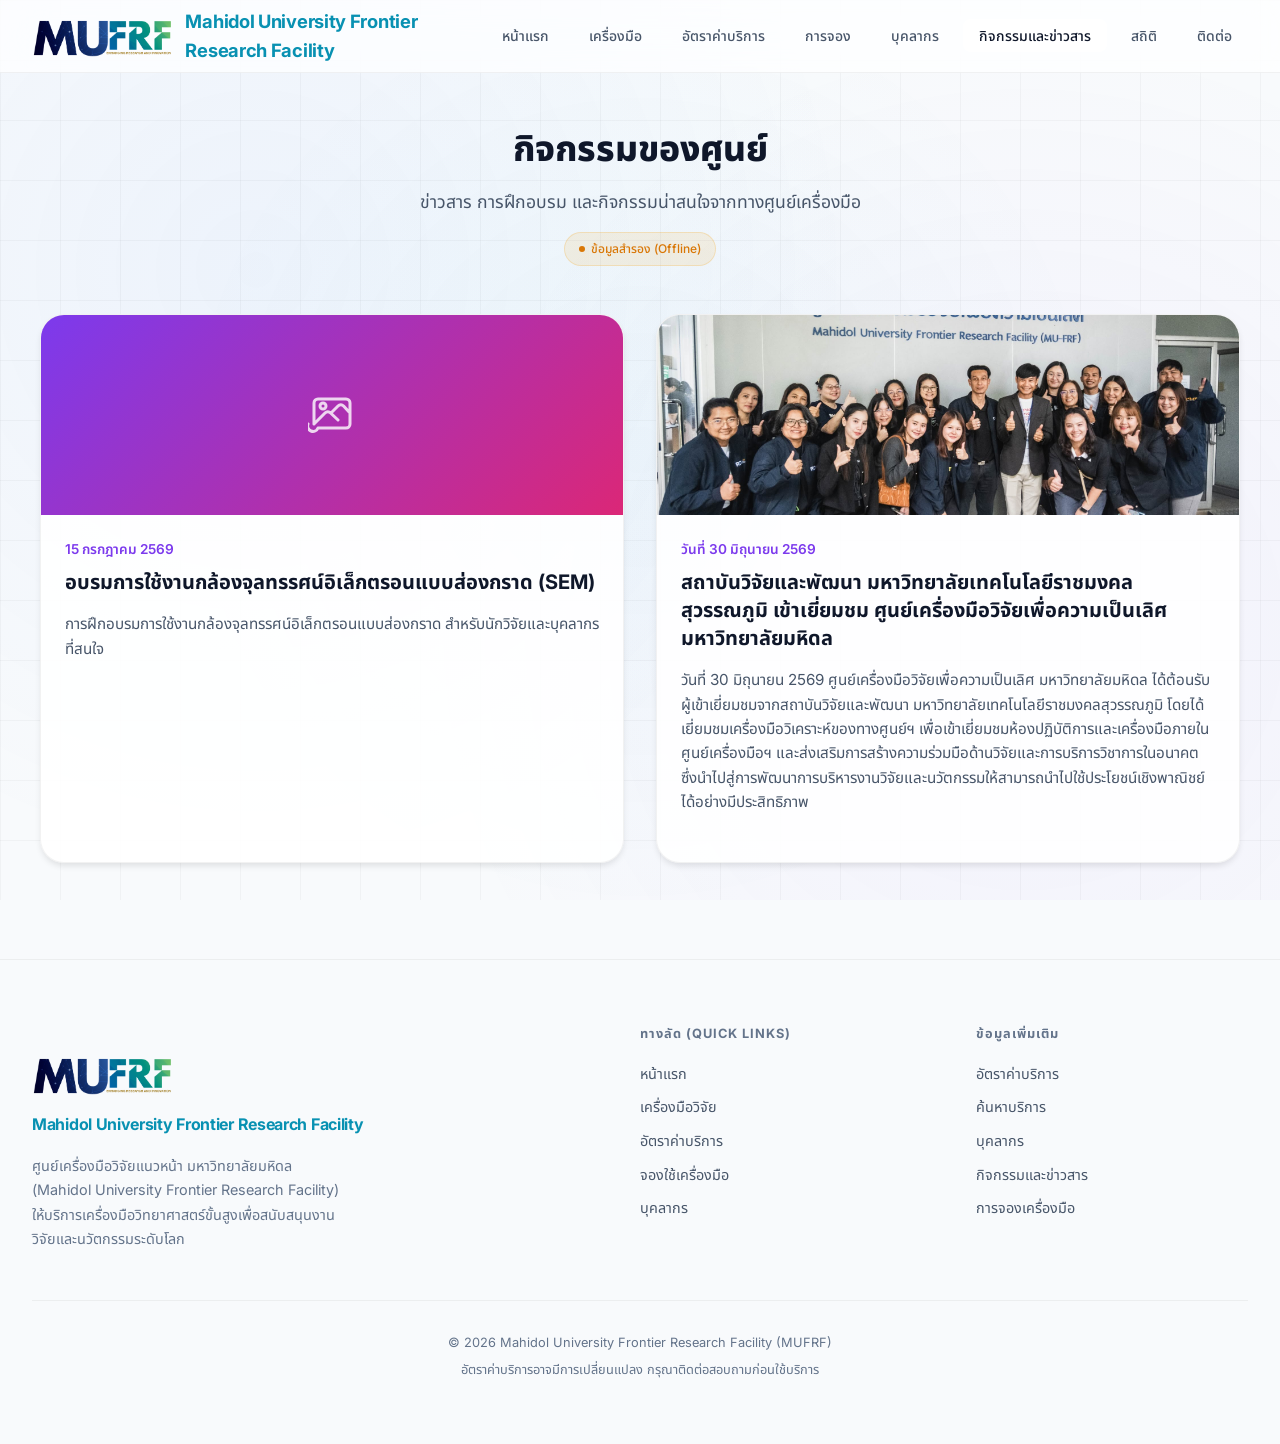
==== commit d1778117: "Add files via upload" ====
--- a/activities.html
+++ b/activities.html
@@ -171,6 +171,7 @@
       padding: 8px 16px;
       border-radius: var(--radius-sm);
       transition: var(--transition-fast);
+      white-space: nowrap;
     }
 
     .nav-links a:hover,
@@ -1108,7 +1109,44 @@
     }
 
     /* ===== RESPONSIVE ===== */
+    @media (max-width: 1200px) {
+      .logo-text {
+        display: none;
+      }
+
+      .nav-links {
+        gap: 4px;
+      }
+
+      .nav-links a {
+        padding: 6px 10px;
+        font-size: 0.84rem;
+      }
+    }
+
     @media (max-width: 1024px) {
+      .nav-links {
+        display: none;
+      }
+
+      .mobile-toggle {
+        display: block;
+      }
+
+      .nav-links.open {
+        display: flex;
+        flex-direction: column;
+        position: fixed;
+        top: 0; right: 0;
+        width: 280px; height: 100vh;
+        background: rgba(255, 255, 255, 0.98);
+        border-left: 1px solid var(--glass-border);
+        padding: 80px 32px 40px;
+        z-index: 999;
+        box-shadow: -10px 0 40px rgba(0,0,0,0.12);
+        backdrop-filter: blur(20px);
+      }
+
       .footer-inner {
         grid-template-columns: 1fr;
         gap: 2rem;
@@ -1116,28 +1154,6 @@
     }
 
     @media (max-width: 768px) {
-      .nav-links {
-        display: none;
-      }
-
-      .mobile-toggle {
-        display: block;
-      }
-
-      .nav-links.open {
-        display: flex;
-        flex-direction: column;
-        position: absolute;
-        top: 72px;
-        left: 0;
-        right: 0;
-        background: rgba(255, 255, 255, 0.98);
-        border-bottom: 1px solid var(--glass-border);
-        padding: 1rem;
-        backdrop-filter: blur(20px);
-        box-shadow: var(--shadow-md);
-      }
-
       .hero-stats {
         gap: 1.5rem;
       }
@@ -1563,6 +1579,14 @@
       .contact-info h2 {
         font-size: 2rem;
       }
+
+      .footer-inner { grid-template-columns: 1fr; gap: 2rem; }
+      .activities-grid { grid-template-columns: repeat(2, 1fr); }
+    }
+
+    @media (max-width: 639px) {
+      .activities-grid { grid-template-columns: 1fr; }
+      .logo-text { display: none; }
     }
 
     .instrument-img {
@@ -1986,6 +2010,7 @@
       </button>
     </div>
   </nav>
+  <div class="nav-overlay" id="navOverlay"></div>
 
   <!-- ===== ACTIVITIES SECTION ===== -->
   <section class="activities-section" id="activities" style="padding-top: 120px;">
@@ -2549,19 +2574,16 @@
       window.scrollTo({ top: 0, behavior: 'smooth' });
     });
 
-    // Mobile toggle
-    document.getElementById('mobileToggle').addEventListener('click', () => {
-      document.getElementById('navLinks').classList.toggle('open');
-    });
-
-    // Active nav link
-    document.querySelectorAll('.nav-links a').forEach(link => {
-      link.addEventListener('click', () => {
-        document.querySelectorAll('.nav-links a').forEach(l => l.classList.remove('active'));
-        link.classList.add('active');
-        document.getElementById('navLinks').classList.remove('open');
-      });
-    });
+    // Mobile toggle — hamburger with overlay
+    (function () {
+      const toggle = document.getElementById('mobileToggle');
+      const nav    = document.getElementById('navLinks');
+      const overlay = document.getElementById('navOverlay');
+      function closeMenu() { nav.classList.remove('open'); overlay.classList.remove('open'); document.body.style.overflow = ''; }
+      toggle.addEventListener('click', () => { const isOpen = nav.classList.contains('open'); isOpen ? closeMenu() : (nav.classList.add('open'), overlay.classList.add('open'), document.body.style.overflow = 'hidden'); });
+      overlay.addEventListener('click', closeMenu);
+      document.querySelectorAll('.nav-links a').forEach(link => link.addEventListener('click', closeMenu));
+    })();
 
     // Intersection observer for animations
     const observer = new IntersectionObserver(entries => {
